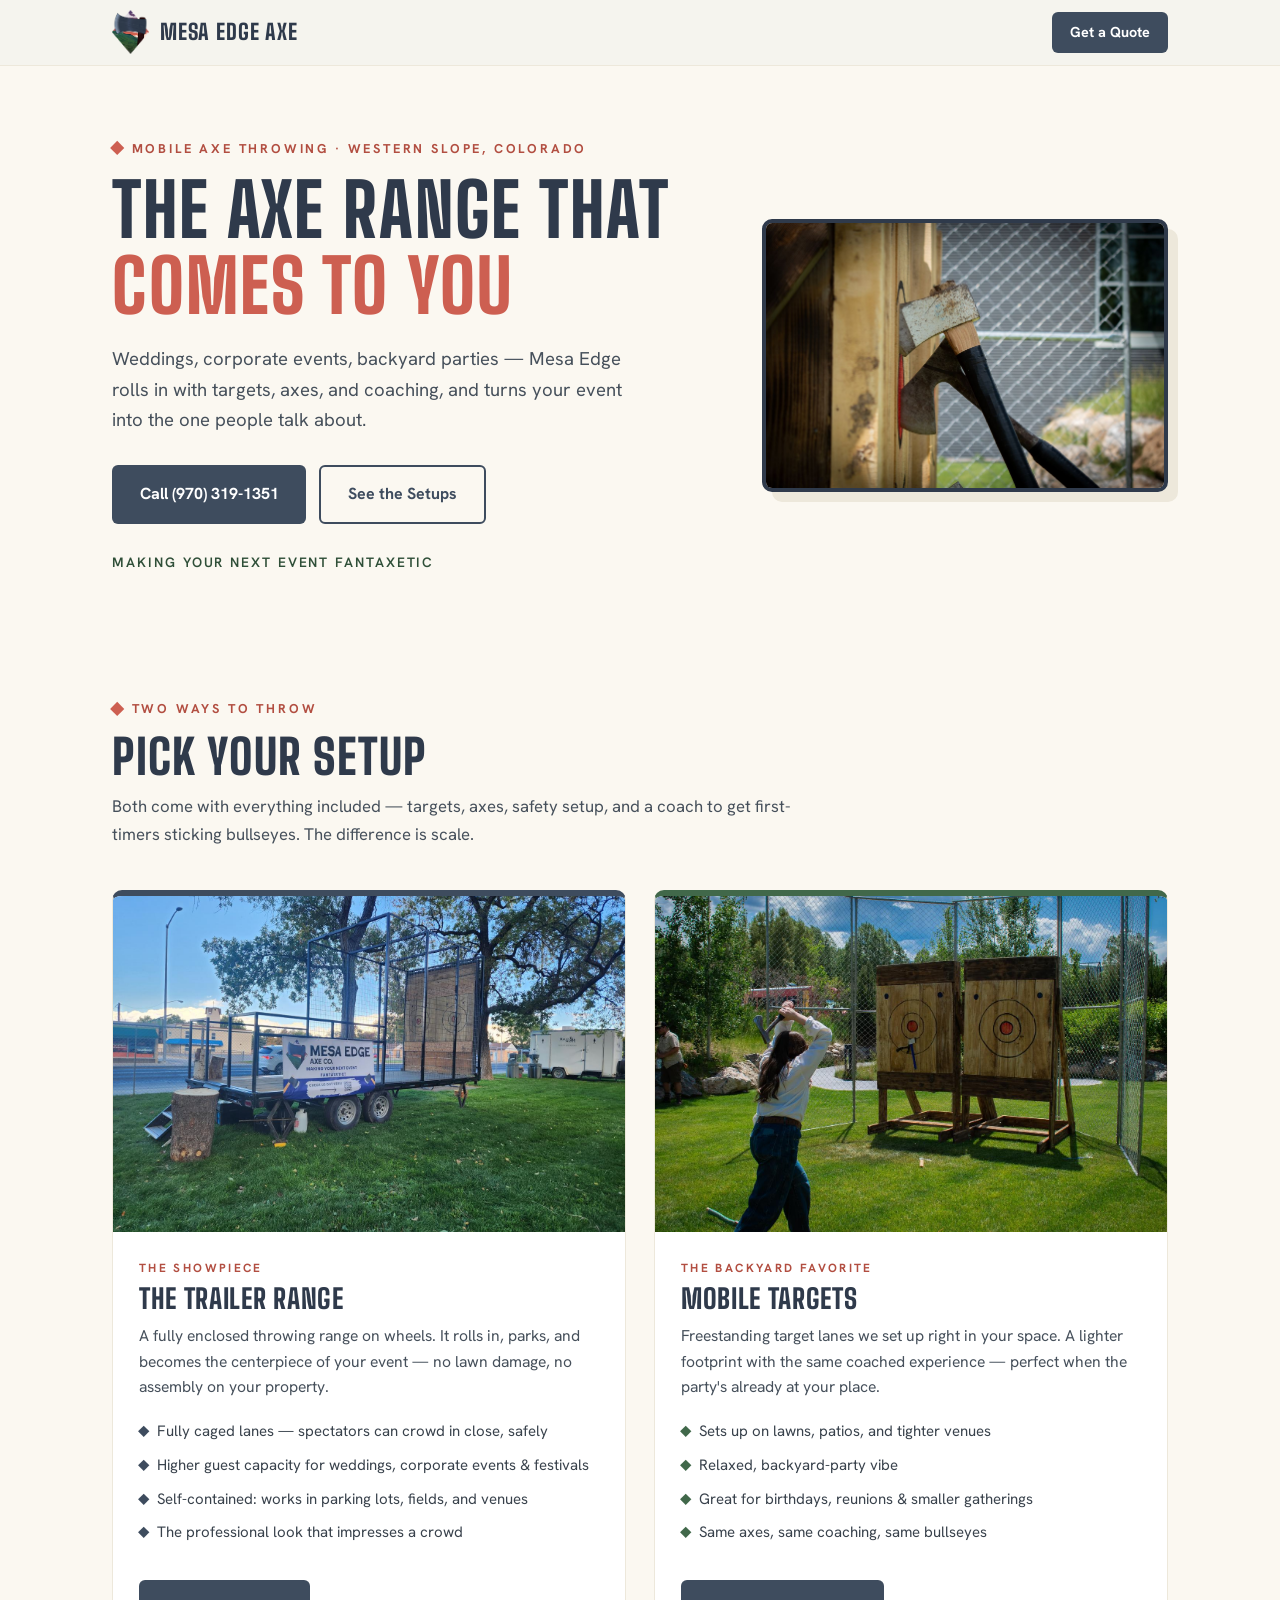
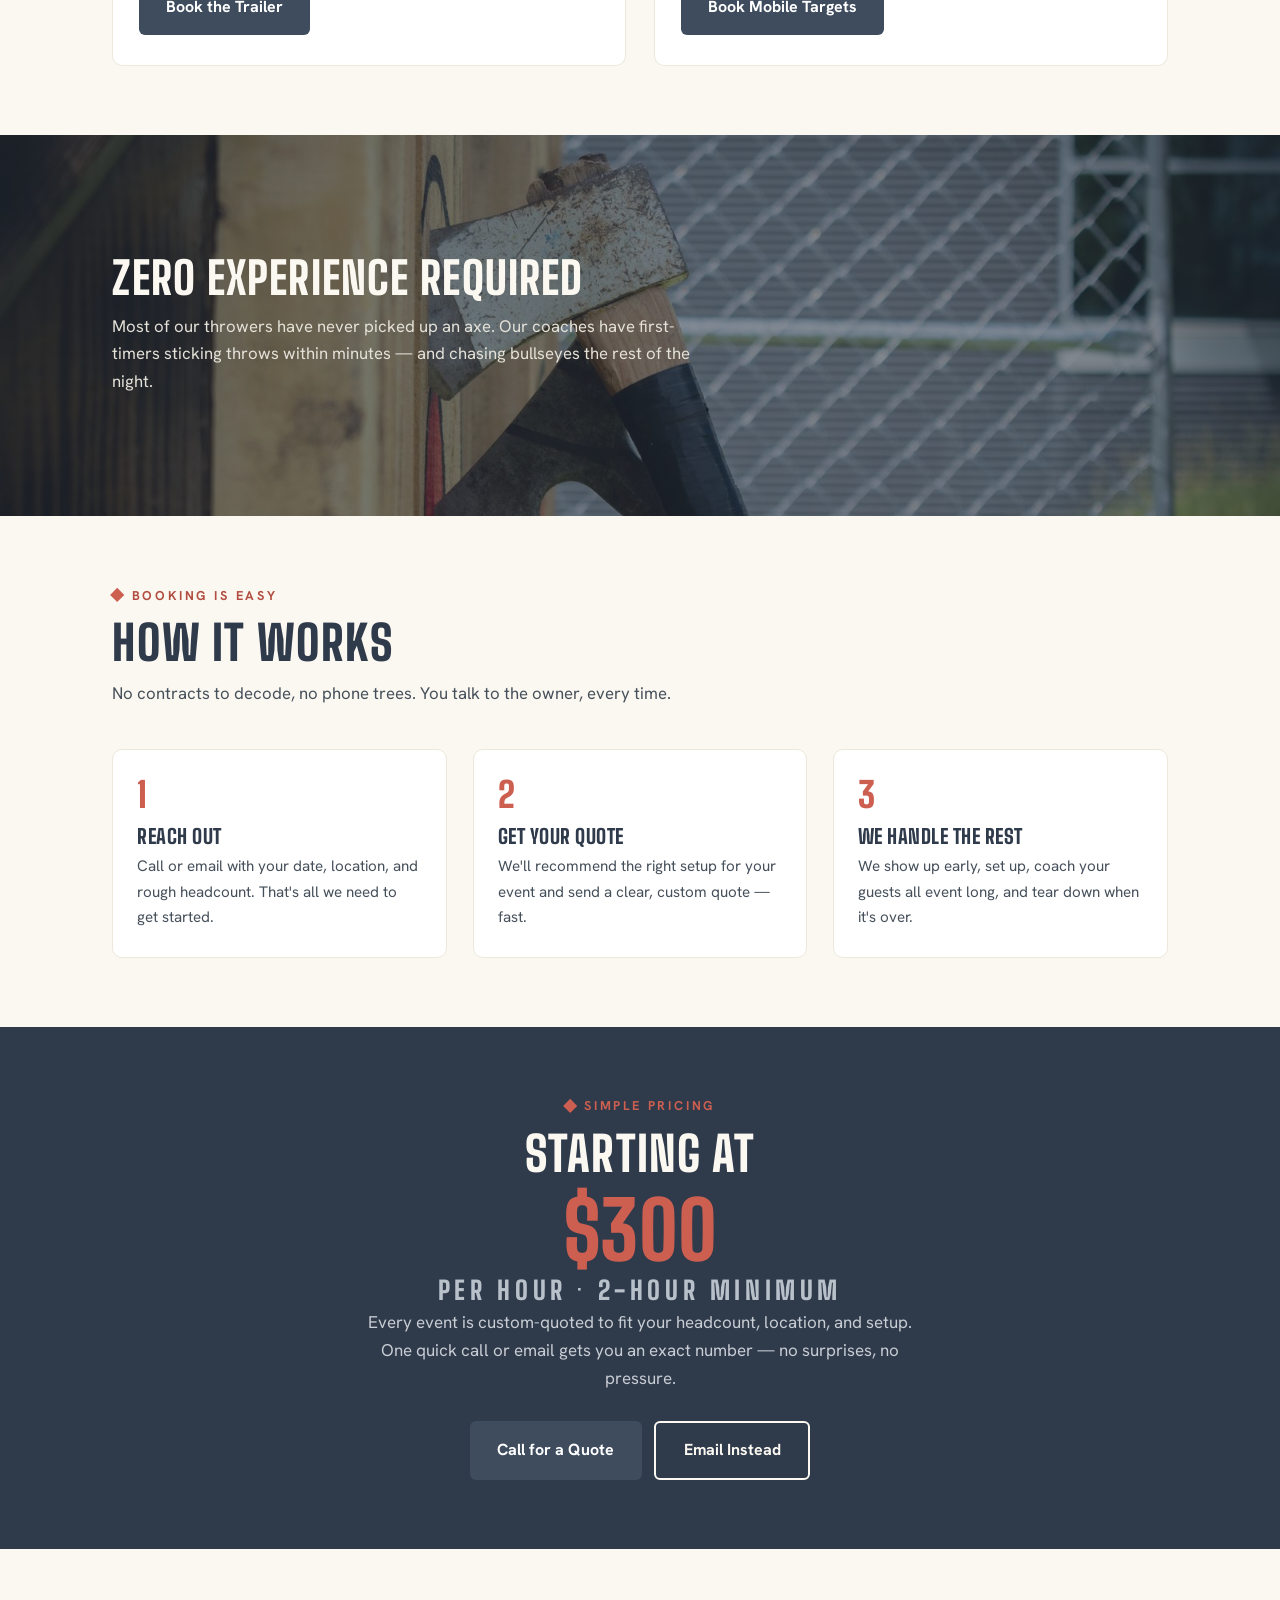
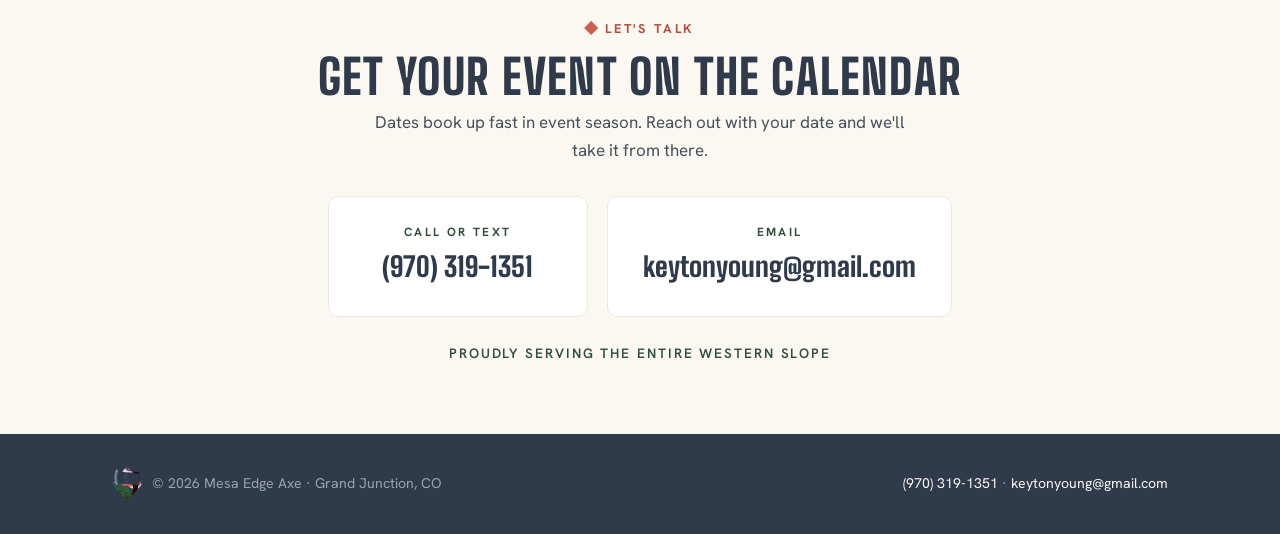
==== index.html @ ee7692f1 "Add files via upload" ====
<!DOCTYPE html>
<html lang="en">
<head>
<meta charset="UTF-8">
<meta name="viewport" content="width=device-width, initial-scale=1.0">
<title>Mesa Edge Axe — Mobile Axe Throwing for Events | Western Slope, Colorado</title>
<meta name="description" content="Mesa Edge Axe brings mobile axe throwing to weddings, corporate events, and parties across Colorado's Western Slope. Trailer range or mobile targets — call (970) 319-1351 for a quote.">
<meta property="og:title" content="Mesa Edge Axe — Making Your Next Event Fantaxetic">
<meta property="og:description" content="Mobile axe throwing for events across the Western Slope. Two setups, trained coaching, easy booking.">
<meta property="og:type" content="website">
<link rel="icon" type="image/png" href="[data-uri]">
<link rel="preconnect" href="https://fonts.googleapis.com">
<link rel="preconnect" href="https://fonts.gstatic.com" crossorigin>
<link href="https://fonts.googleapis.com/css2?family=Big+Shoulders:opsz,wght@10..72,600;10..72,800&family=Hanken+Grotesk:wght@400;500;600;700&display=swap" rel="stylesheet">
<script type="application/ld+json">
{
  "@context": "https://schema.org",
  "@type": "LocalBusiness",
  "name": "Mesa Edge Axe",
  "telephone": "+1-970-319-1351",
  "email": "keytonyoung@gmail.com",
  "description": "Mobile axe throwing entertainment for weddings, corporate events, and private parties across Colorado's Western Slope.",
  "areaServed": "Western Slope, Colorado",
  "address": {"@type": "PostalAddress","addressLocality": "Grand Junction","addressRegion": "CO","addressCountry": "US"}
}
</script>
<style>
  :root{
    --cloud:#FBF8F1;
    --cloud-deep:#EDE8DB;
    --slate:#3E4C5E;
    --slate-deep:#2F3A4B;
    --pine:#41684A;
    --pine-deep:#2F4F38;
    --sunset:#CD5F51;
    --sunset-deep:#B24E41;
    --bark:#4A2F2C;
    --ink:#222A33;
    --maxw:1100px;
  }
  *{margin:0;padding:0;box-sizing:border-box}
  html{scroll-behavior:smooth}
  @media (prefers-reduced-motion: reduce){
    html{scroll-behavior:auto}
    *,*::before,*::after{animation:none!important;transition:none!important}
  }
  body{
    font-family:'Hanken Grotesk',system-ui,sans-serif;
    background:var(--cloud);
    color:var(--ink);
    line-height:1.65;
    font-size:17px;
  }
  h1,h2,h3{
    font-family:'Big Shoulders',sans-serif;
    font-weight:800;
    text-transform:uppercase;
    letter-spacing:.025em;
    line-height:1.04;
    color:var(--slate-deep);
  }
  .wrap{max-width:var(--maxw);margin:0 auto;padding:0 1.4rem}
  img{max-width:100%;display:block}
  .eyebrow{
    font-weight:700;font-size:.8rem;letter-spacing:.22em;text-transform:uppercase;
    color:var(--sunset-deep);display:flex;align-items:center;gap:.55rem;margin-bottom:.8rem;
  }
  .eyebrow::before{
    content:"";width:.65rem;height:.65rem;background:var(--sunset);
    transform:rotate(45deg);flex:none;
  }
  .btn{
    display:inline-flex;align-items:center;gap:.5rem;
    font-weight:700;text-decoration:none;font-size:1rem;
    padding:.9rem 1.7rem;border-radius:6px;
    transition:transform .12s ease, background .12s ease;
  }
  .btn:hover{transform:translateY(-2px)}
  .btn-sunset{background:var(--slate);color:#fff}
  .btn-sunset:hover{background:var(--slate-deep)}
  .btn-slate{background:var(--slate);color:#fff}
  .btn-slate:hover{background:var(--slate-deep)}
  .btn-line{border:2px solid var(--slate);color:var(--slate)}
  .btn-line:hover{background:var(--slate);color:#fff}

  /* ---------- Nav ---------- */
  nav{
    position:sticky;top:0;z-index:50;
    background:rgba(245,243,238,.92);
    backdrop-filter:blur(8px);
    border-bottom:1px solid var(--cloud-deep);
  }
  .nav-inner{
    max-width:var(--maxw);margin:0 auto;padding:.65rem 1.4rem;
    display:flex;align-items:center;justify-content:space-between;gap:1rem;
  }
  .brand{display:flex;align-items:center;gap:.7rem;text-decoration:none}
  .brand img{height:44px;width:auto}
  .brand span{
    font-family:'Big Shoulders',sans-serif;font-weight:800;font-size:1.35rem;
    letter-spacing:.04em;color:var(--slate-deep);
  }
  .nav-right{display:flex;align-items:center;gap:1.2rem}
  .nav-phone{
    font-weight:700;color:var(--slate-deep);text-decoration:none;font-size:.95rem;
  }
  .nav-phone:hover{color:var(--sunset-deep)}
  .nav-right .btn{padding:.55rem 1.1rem;font-size:.9rem}
  @media(max-width:640px){.nav-phone{display:none}.brand span{font-size:1.15rem}}

  /* ---------- Hero ---------- */
  .hero{padding:4.5rem 0 3.5rem;position:relative;overflow:hidden}
  .hero-grid{
    display:grid;grid-template-columns:1.2fr .8fr;gap:2.5rem;align-items:center;
  }
  .hero h1{font-size:clamp(2.8rem,6.5vw,4.6rem)}
  .hero h1 .accent{color:var(--sunset)}
  .hero p.lede{
    font-size:1.16rem;color:#46505B;max-width:32rem;margin:1.2rem 0 1.8rem;
  }
  .hero-ctas{display:flex;gap:.8rem;flex-wrap:wrap}
  .hero-tag{
    margin-top:1.7rem;font-weight:600;font-size:.85rem;letter-spacing:.14em;
    text-transform:uppercase;color:var(--pine-deep);
  }
  .hero-logo{display:flex;justify-content:center}
  .hero-photo{
    width:min(430px,86vw);
    border-radius:10px;
    border:4px solid var(--slate-deep);
    box-shadow:10px 10px 0 var(--cloud-deep);
  }
  @media(max-width:820px){
    .hero{padding-top:3rem}
    .hero-grid{grid-template-columns:1fr;text-align:center}
    .hero p.lede{margin-left:auto;margin-right:auto}
    .hero-ctas{justify-content:center}
    .hero-logo{order:-1}
    .hero-photo{width:min(340px,80vw)}
    .eyebrow{justify-content:center}
  }

  section{padding:4.3rem 0}
  section h2{font-size:clamp(2rem,4.2vw,3rem);margin-bottom:.7rem}
  .section-intro{max-width:44rem;color:#46505B;margin-bottom:2.6rem;font-size:1.05rem}

  /* ---------- Setups comparison ---------- */
  .setup-grid{display:grid;grid-template-columns:1fr 1fr;gap:1.8rem}
  .setup{
    background:#fff;
    border:1px solid var(--cloud-deep);
    border-radius:10px;overflow:hidden;
    display:flex;flex-direction:column;
  }
  .setup .photo{aspect-ratio:16/10.5;overflow:hidden}
  .setup .photo img{width:100%;height:100%;object-fit:cover}
  .setup .body{padding:1.7rem 1.6rem 1.9rem;display:flex;flex-direction:column;flex:1}
  .setup .kicker{
    font-weight:700;font-size:.74rem;letter-spacing:.2em;text-transform:uppercase;
    color:var(--sunset-deep);margin-bottom:.4rem;
  }
  .setup h3{font-size:1.7rem;margin-bottom:.6rem}
  .setup p.desc{color:#46505B;font-size:.98rem;margin-bottom:1.2rem}
  .specs{list-style:none;margin-bottom:1.6rem;flex:1}
  .specs li{
    display:flex;gap:.65rem;align-items:baseline;
    font-size:.94rem;margin-bottom:.55rem;color:#39424C;
  }
  .specs li::before{
    content:"";width:.5rem;height:.5rem;flex:none;
    transform:rotate(45deg) translateY(-1px);
  }
  .setup.trailer .specs li::before{background:var(--slate)}
  .setup.mobile .specs li::before{background:var(--pine)}
  .setup.trailer{border-top:6px solid var(--slate)}
  .setup.mobile{border-top:6px solid var(--pine)}
  .setup .btn{align-self:flex-start}
  @media(max-width:780px){.setup-grid{grid-template-columns:1fr}}

  /* ---------- Photo band ---------- */
  .band{
    position:relative;
    background-image:url('[data-uri]');
    background-size:cover;background-position:center 35%;
    padding:7.5rem 0;
  }
  .band::after{
    content:"";position:absolute;inset:0;
    background:linear-gradient(rgba(43,54,69,.55),rgba(43,54,69,.55));
  }
  .band .wrap{position:relative;z-index:2}
  .band h2{color:var(--cloud);font-size:clamp(1.9rem,4vw,2.8rem);max-width:24ch}
  .band p{color:#E4E1D8;max-width:38rem;margin-top:.7rem;font-size:1.05rem}

  /* ---------- How it works ---------- */
  .steps{display:grid;grid-template-columns:repeat(3,1fr);gap:1.6rem}
  .step{
    background:#fff;border:1px solid var(--cloud-deep);border-radius:10px;
    padding:1.7rem 1.5rem;
  }
  .step .n{
    font-family:'Big Shoulders',sans-serif;font-weight:800;font-size:2.2rem;
    color:var(--sunset);line-height:1;
  }
  .step h3{font-size:1.25rem;margin:.6rem 0 .5rem}
  .step p{font-size:.95rem;color:#46505B}
  @media(max-width:760px){.steps{grid-template-columns:1fr}}

  /* ---------- Pricing / CTA ---------- */
  .pricing{background:var(--slate-deep);color:var(--cloud);text-align:center}
  .pricing h2{color:var(--cloud)}
  .pricing .rate{
    font-family:'Big Shoulders',sans-serif;font-weight:800;
    font-size:clamp(3rem,8vw,5rem);color:var(--sunset);line-height:1;
    margin:.6rem auto .3rem;
  }
  .pricing .rate small{display:block;font-size:.32em;color:#B8C0CA;letter-spacing:.18em;margin-top:.45rem}
  .pricing p{max-width:36rem;margin:0 auto 1.8rem;color:#C8CDD4}
  .pricing .hero-ctas{justify-content:center}

  /* ---------- Contact ---------- */
  .contact{text-align:center}
  .contact h2{margin-bottom:.4rem}
  .contact .sub{color:#46505B;max-width:34rem;margin:0 auto 2rem}
  .contact-cards{
    display:flex;gap:1.2rem;justify-content:center;flex-wrap:wrap;margin-bottom:1.6rem;
  }
  .ccard{
    background:#fff;border:1px solid var(--cloud-deep);border-radius:10px;
    padding:1.6rem 2.2rem;text-decoration:none;min-width:260px;
    transition:transform .12s ease, box-shadow .12s ease;
  }
  .ccard:hover{transform:translateY(-3px);box-shadow:0 10px 26px rgba(43,54,69,.12)}
  .ccard .label{
    font-weight:700;font-size:.74rem;letter-spacing:.2em;text-transform:uppercase;
    color:var(--pine-deep);
  }
  .ccard .value{
    font-family:'Big Shoulders',sans-serif;font-weight:800;font-size:1.7rem;
    color:var(--slate-deep);margin-top:.2rem;word-break:break-all;
  }
  .ccard:hover .value{color:var(--sunset-deep)}
  .contact .area{
    font-weight:600;font-size:.85rem;letter-spacing:.14em;text-transform:uppercase;
    color:var(--pine-deep);
  }

  footer{
    background:var(--slate-deep);color:#9AA4B0;
    padding:2rem 0;font-size:.88rem;
  }
  .foot-inner{
    max-width:var(--maxw);margin:0 auto;padding:0 1.4rem;
    display:flex;justify-content:space-between;align-items:center;gap:1rem;flex-wrap:wrap;
  }
  .foot-brand{display:flex;align-items:center;gap:.6rem}
  .foot-brand img{height:36px}
  footer a{color:var(--cloud);text-decoration:none}
  footer a:hover{color:var(--sunset)}
  :focus-visible{outline:3px solid var(--sunset);outline-offset:2px}
</style>
</head>
<body>

<nav>
  <div class="nav-inner">
    <a class="brand" href="#top" aria-label="Mesa Edge Axe home">
      <img src="[data-uri]" alt="Mesa Edge Axe logo">
      <span>MESA EDGE AXE</span>
    </a>
    <div class="nav-right">
      <a class="btn btn-sunset" href="#contact">Get a Quote</a>
    </div>
  </div>
</nav>

<header class="hero" id="top">
  <div class="wrap hero-grid">
    <div>
      <span class="eyebrow">Mobile Axe Throwing · Western Slope, Colorado</span>
      <h1>The axe range that <span class="accent">comes to you</span></h1>
      <p class="lede">Weddings, corporate events, backyard parties — Mesa Edge rolls in with targets, axes, and coaching, and turns your event into the one people talk about.</p>
      <div class="hero-ctas">
        <a class="btn btn-sunset" href="tel:+19703191351">Call (970) 319-1351</a>
        <a class="btn btn-line" href="#setups">See the Setups</a>
      </div>
      <p class="hero-tag">Making your next event fantaxetic</p>
    </div>
    <div class="hero-logo">
      <img class="hero-photo" src="[data-uri]" alt="Two throwing axes buried in a Mesa Edge target">
    </div>
  </div>
</header>

<section id="setups">
  <div class="wrap">
    <span class="eyebrow">Two Ways to Throw</span>
    <h2>Pick Your Setup</h2>
    <p class="section-intro">Both come with everything included — targets, axes, safety setup, and a coach to get first-timers sticking bullseyes. The difference is scale.</p>
    <div class="setup-grid">
      <div class="setup trailer">
        <div class="photo"><img src="[data-uri]" alt="The Mesa Edge trailer range — a fully enclosed axe throwing cage on a trailer"></div>
        <div class="body">
          <span class="kicker">The Showpiece</span>
          <h3>The Trailer Range</h3>
          <p class="desc">A fully enclosed throwing range on wheels. It rolls in, parks, and becomes the centerpiece of your event — no lawn damage, no assembly on your property.</p>
          <ul class="specs">
            <li>Fully caged lanes — spectators can crowd in close, safely</li>
            <li>Higher guest capacity for weddings, corporate events &amp; festivals</li>
            <li>Self-contained: works in parking lots, fields, and venues</li>
            <li>The professional look that impresses a crowd</li>
          </ul>
          <a class="btn btn-slate" href="#contact">Book the Trailer</a>
        </div>
      </div>
      <div class="setup mobile">
        <div class="photo"><img src="[data-uri]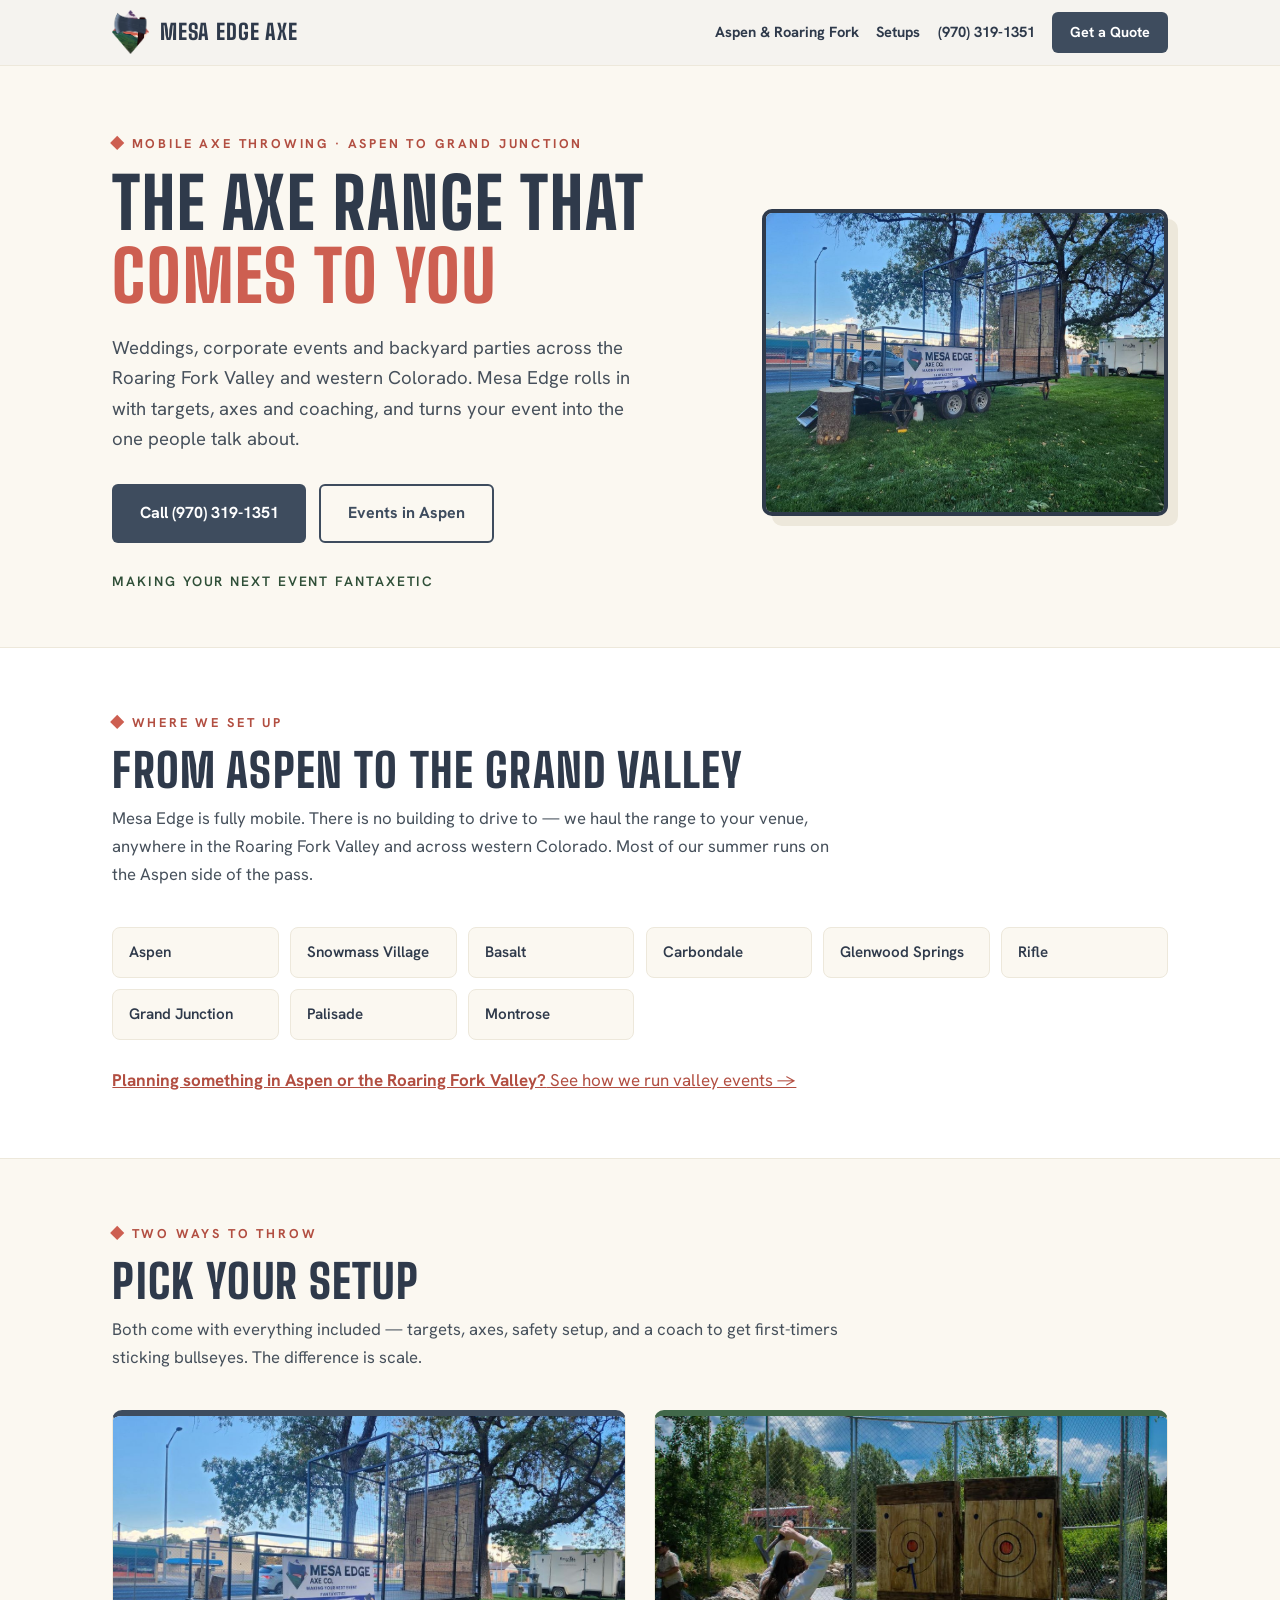
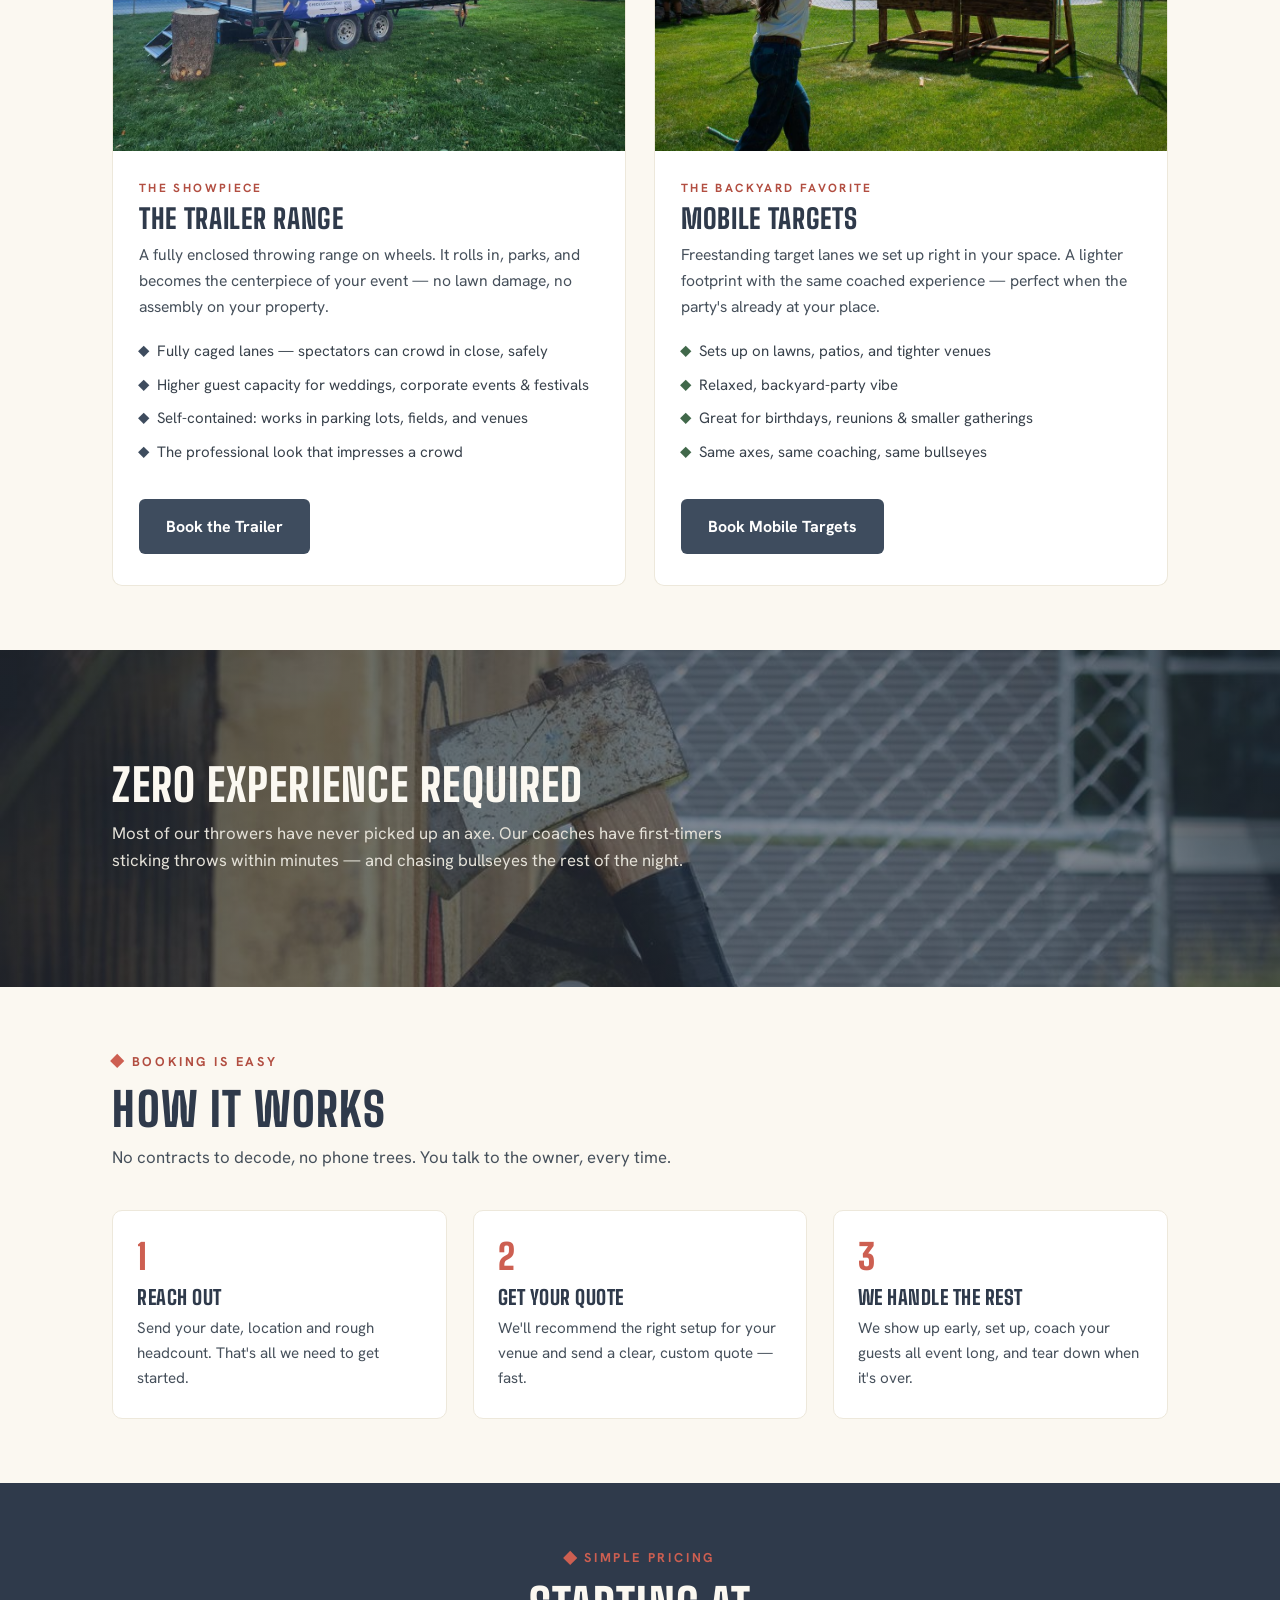
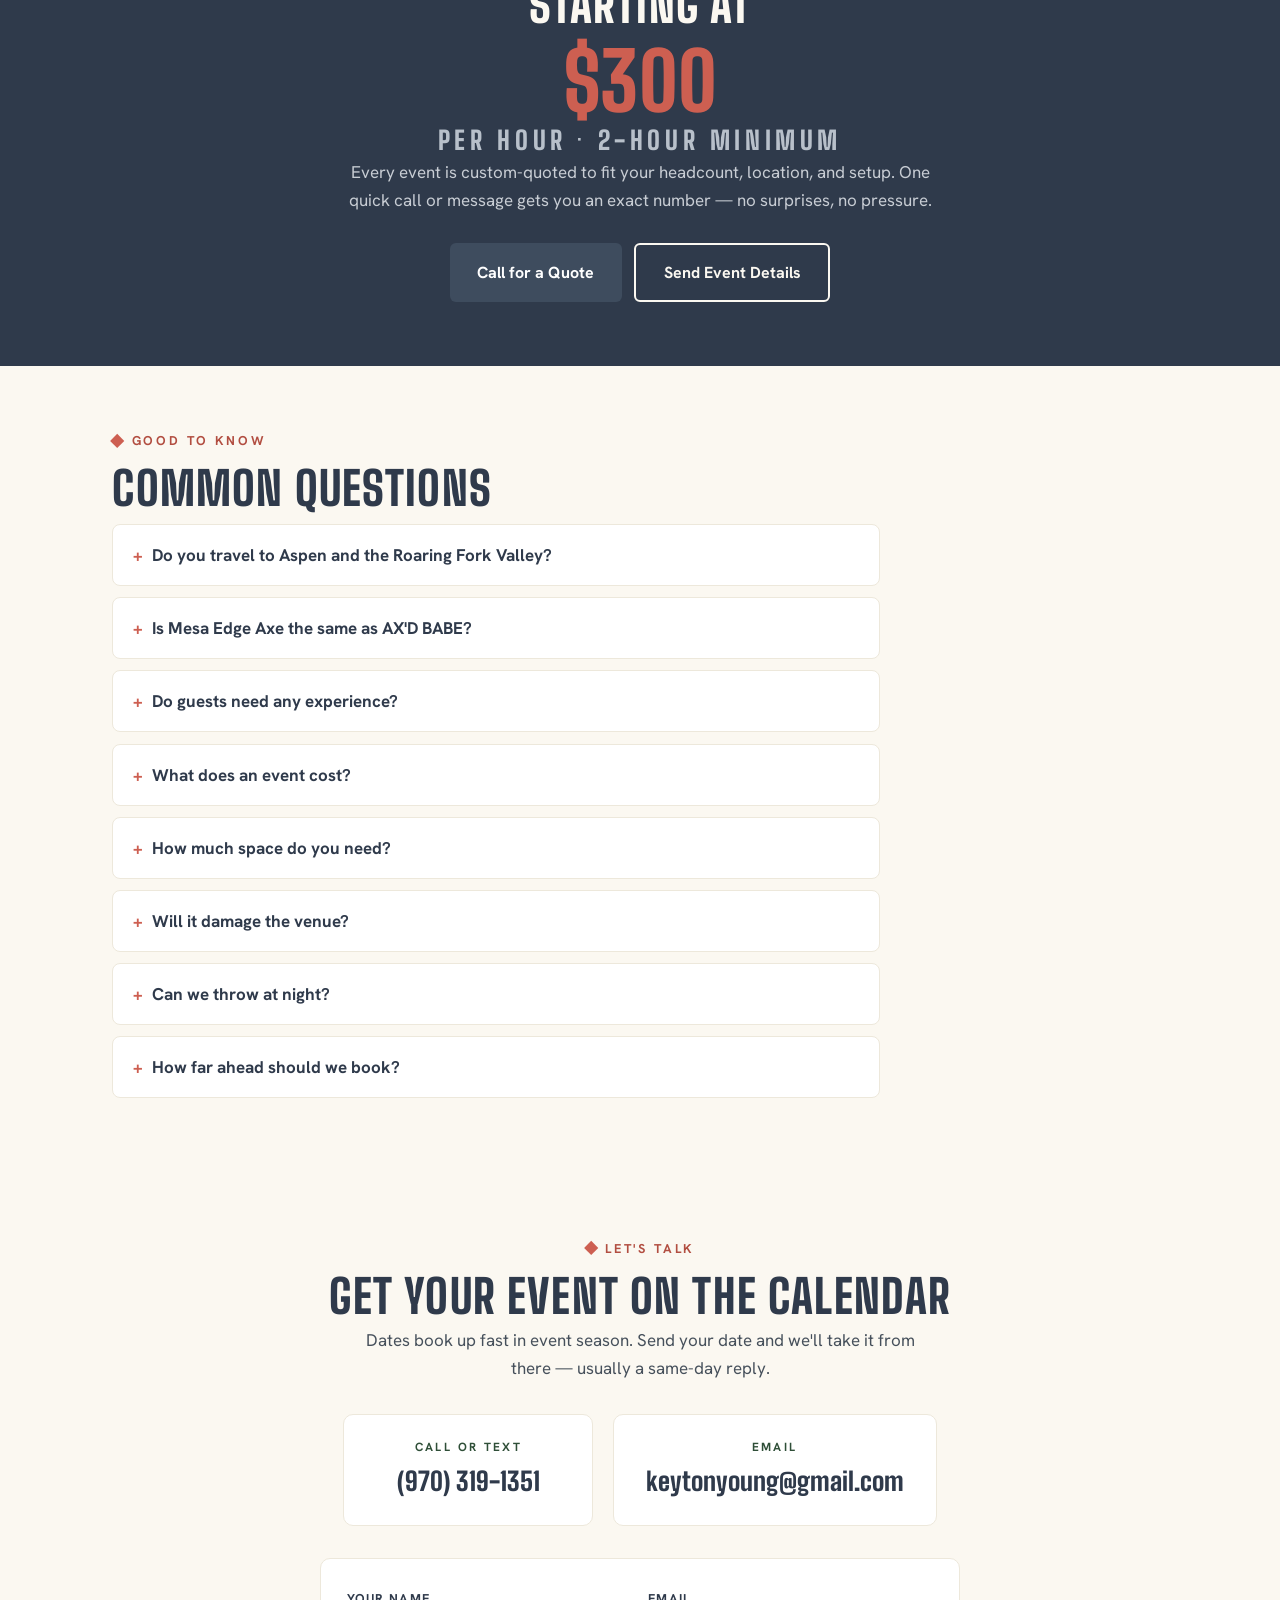
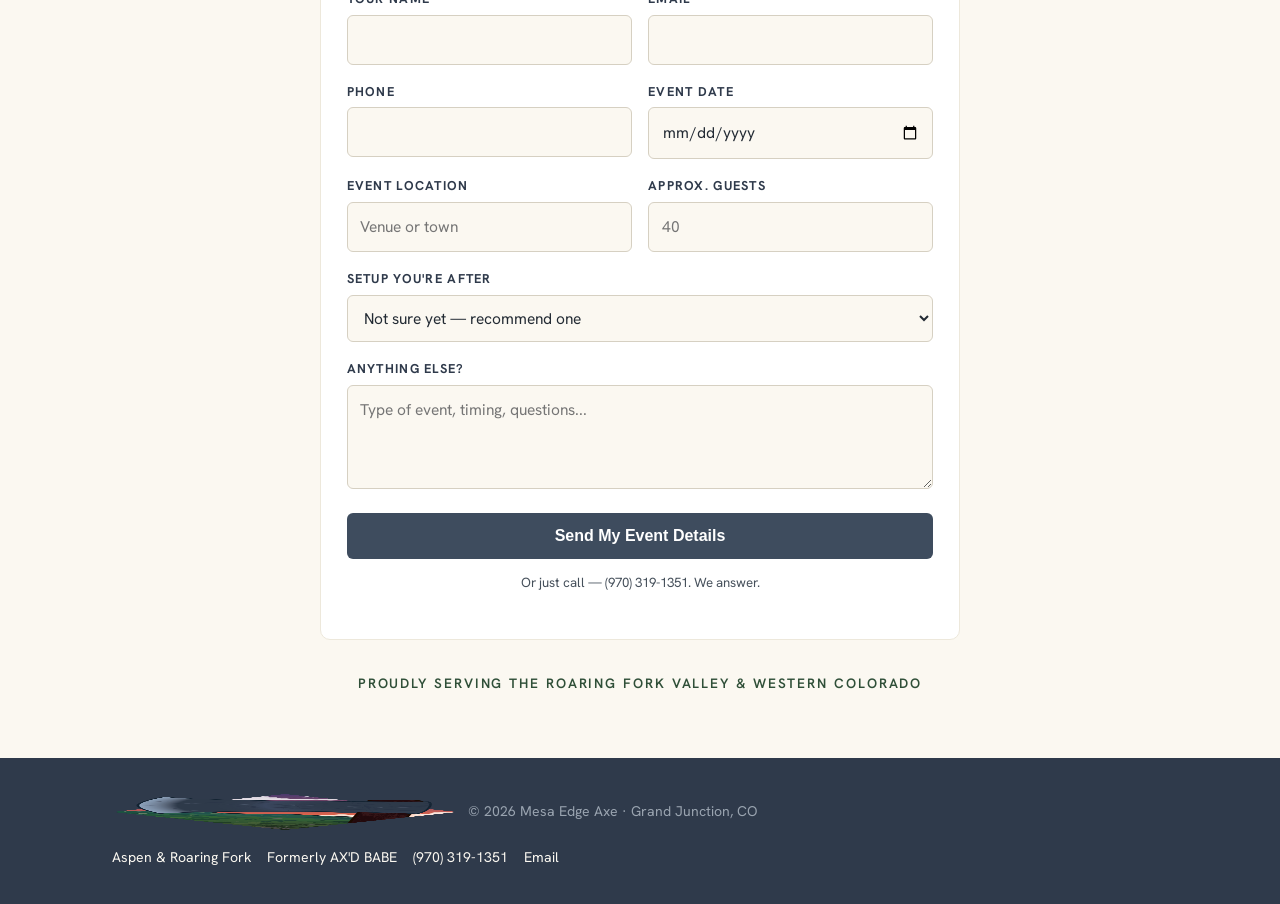
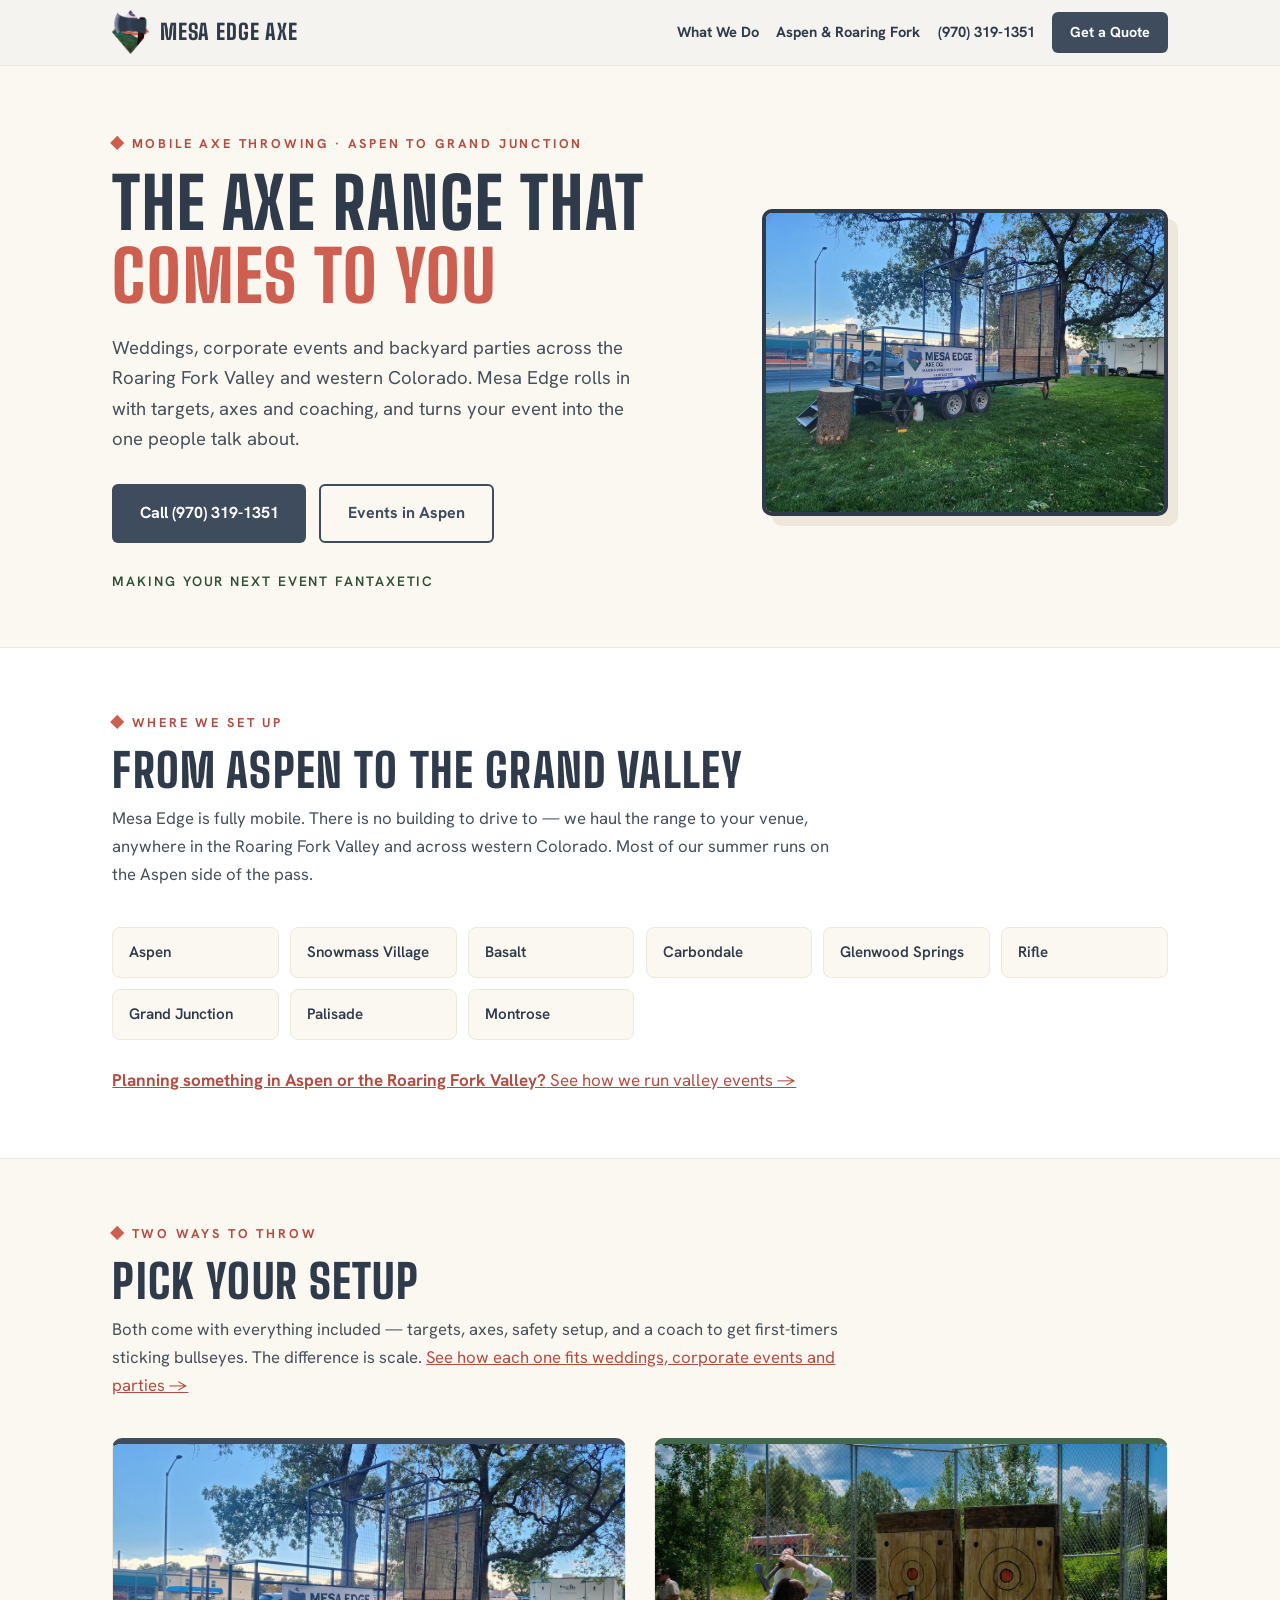
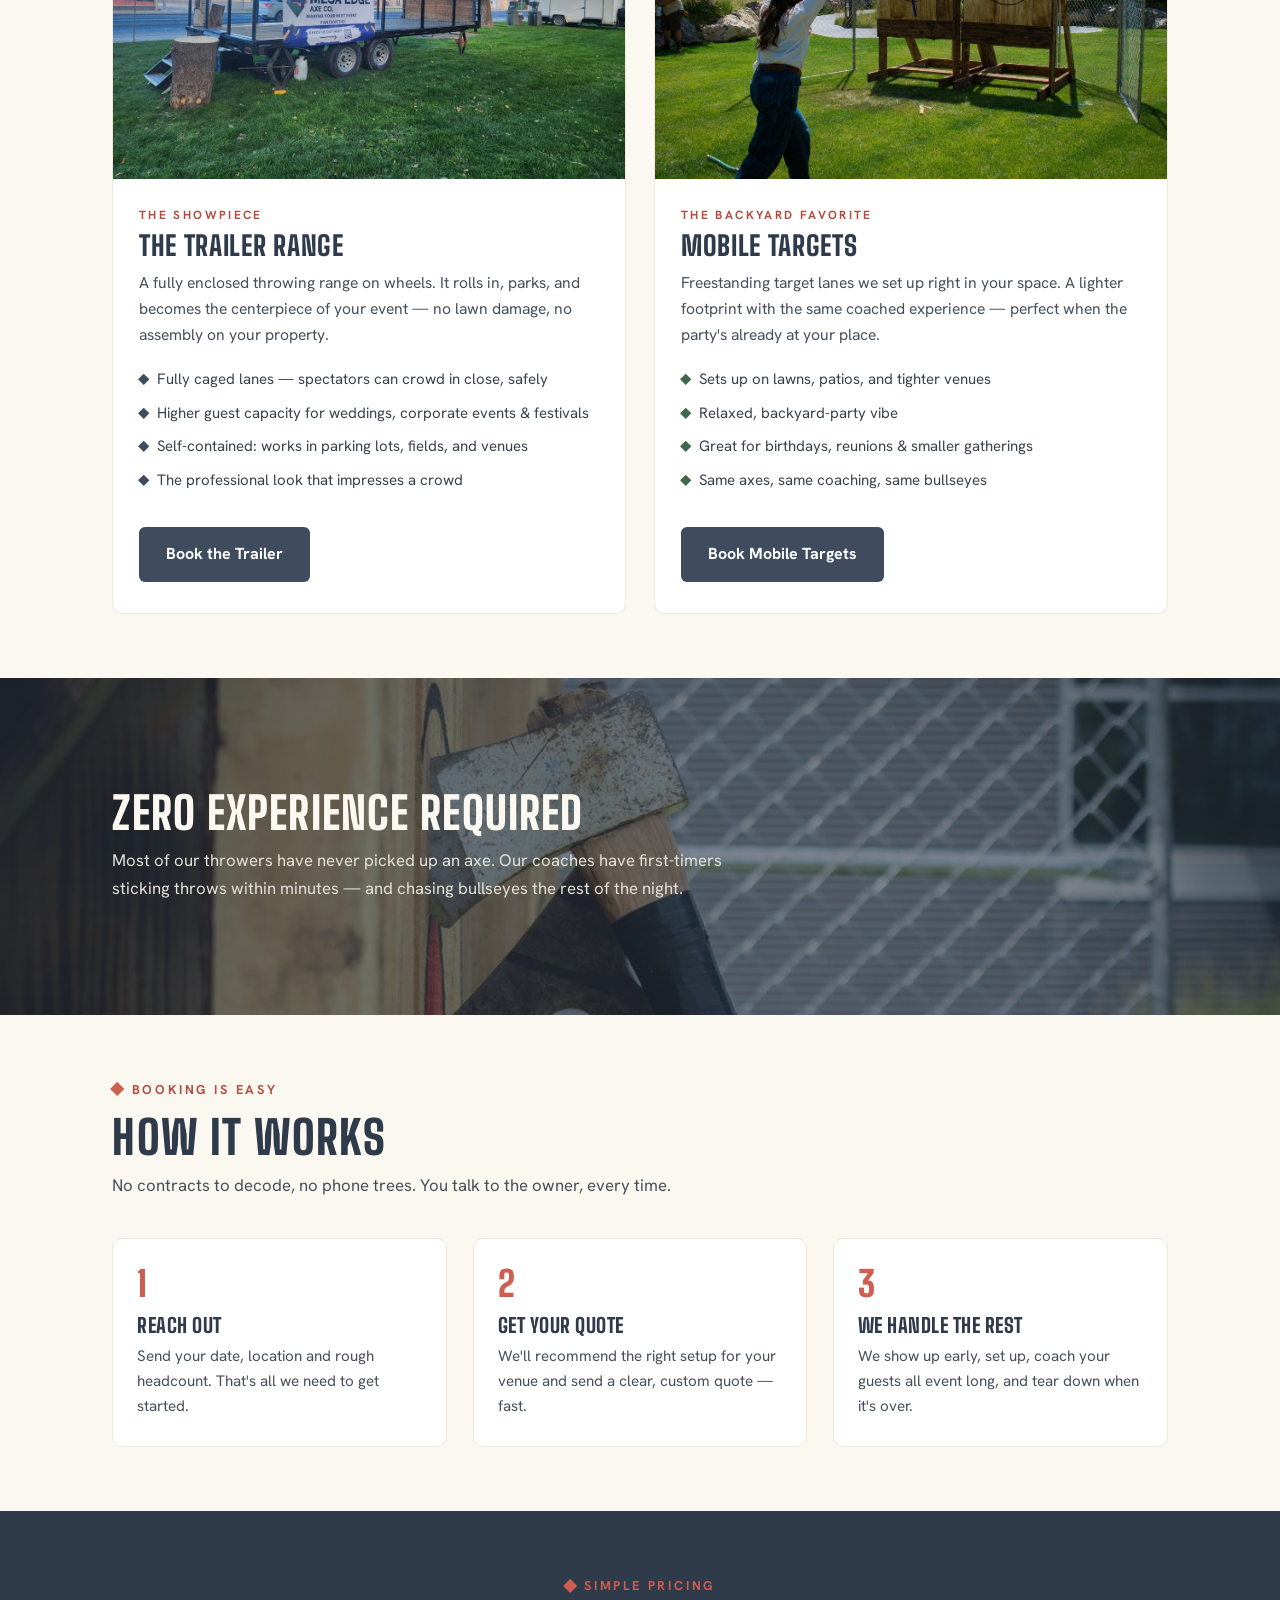
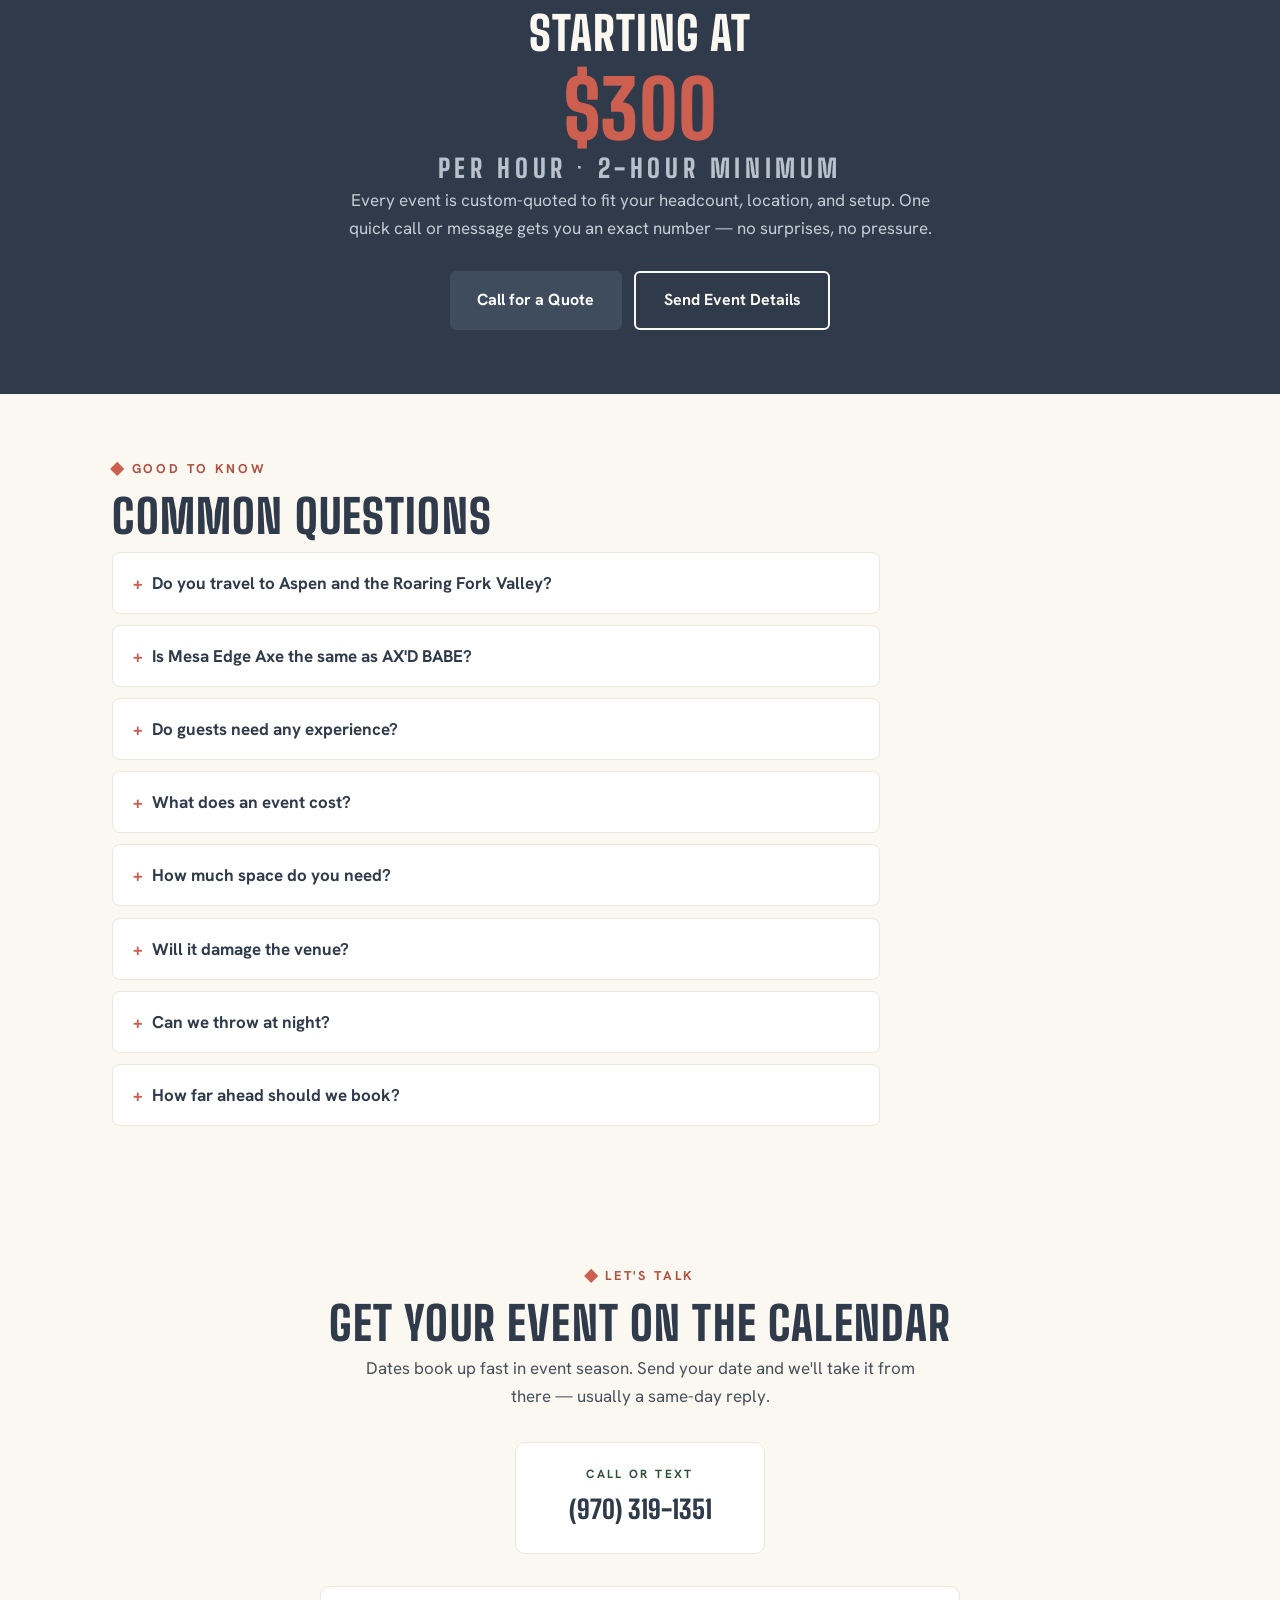
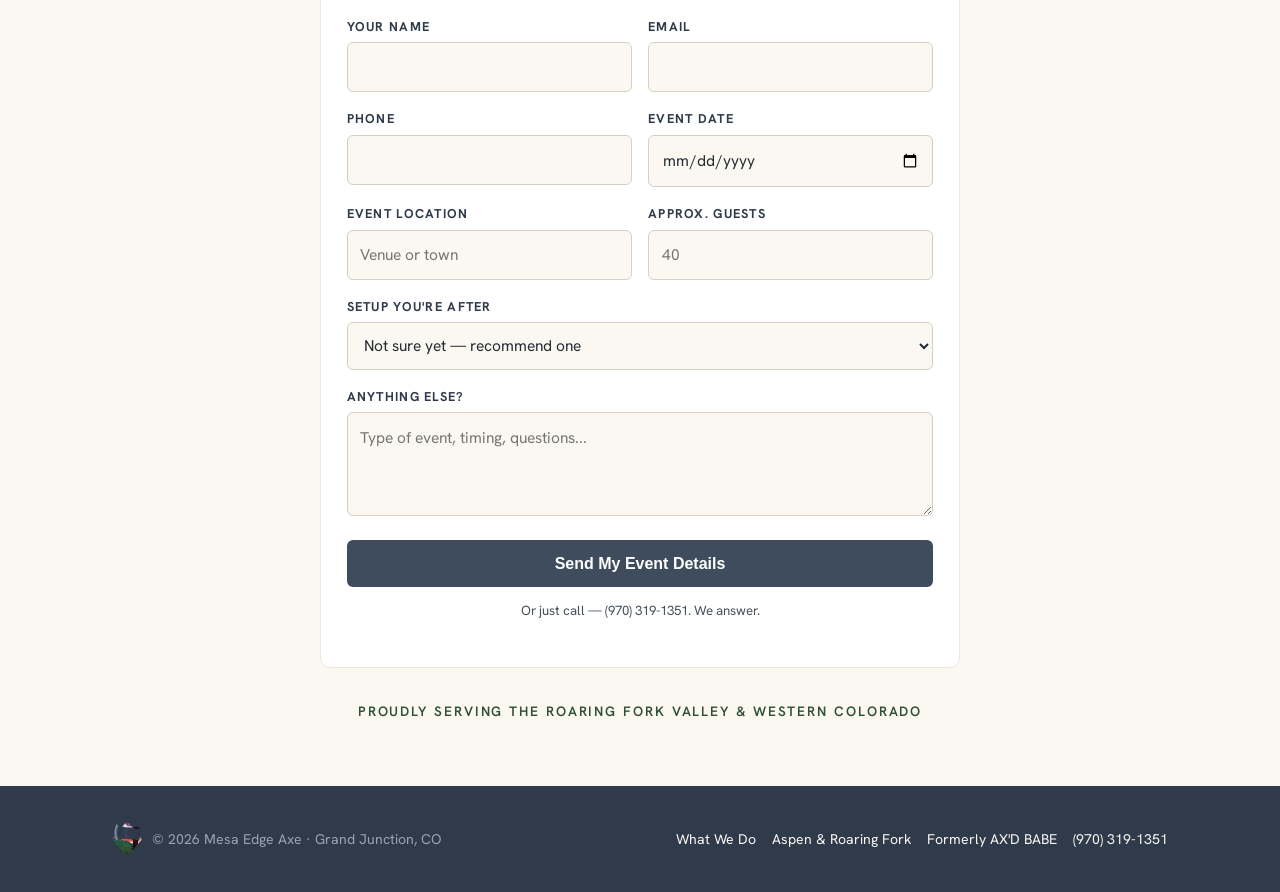
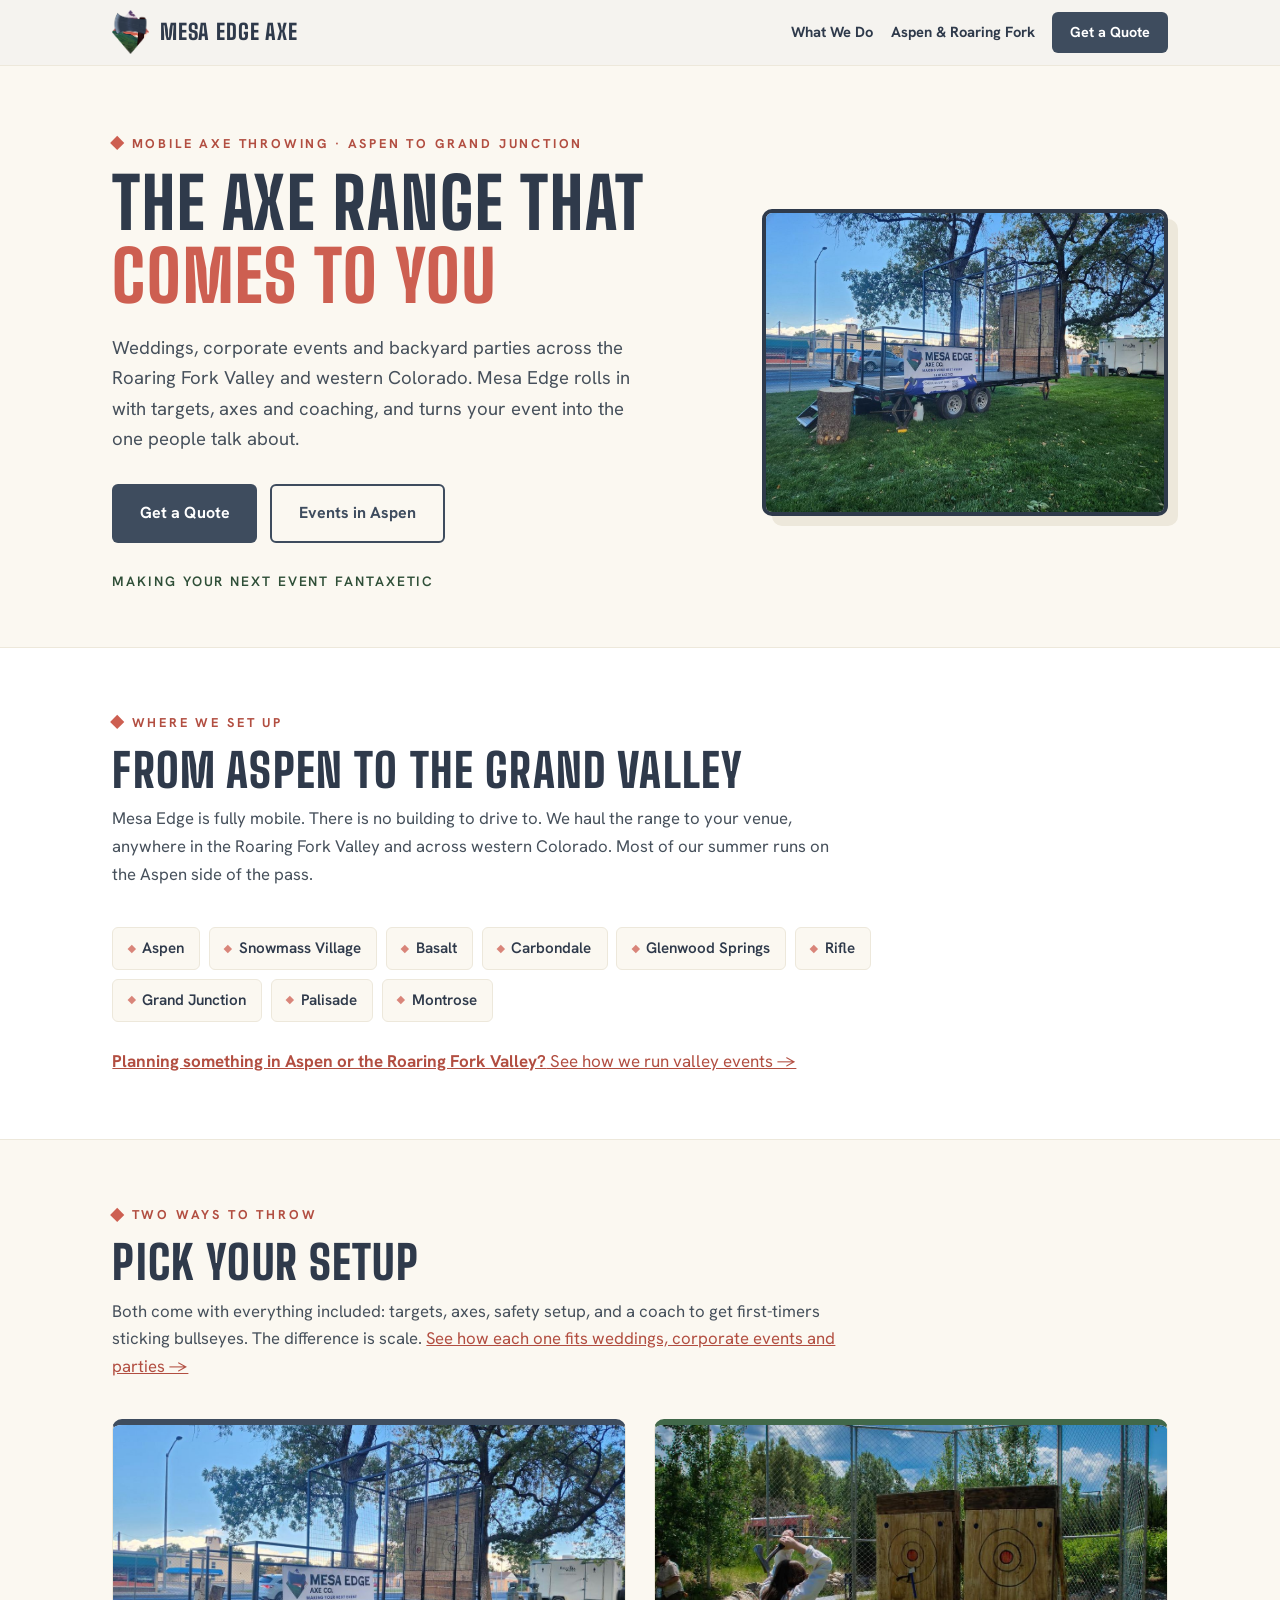
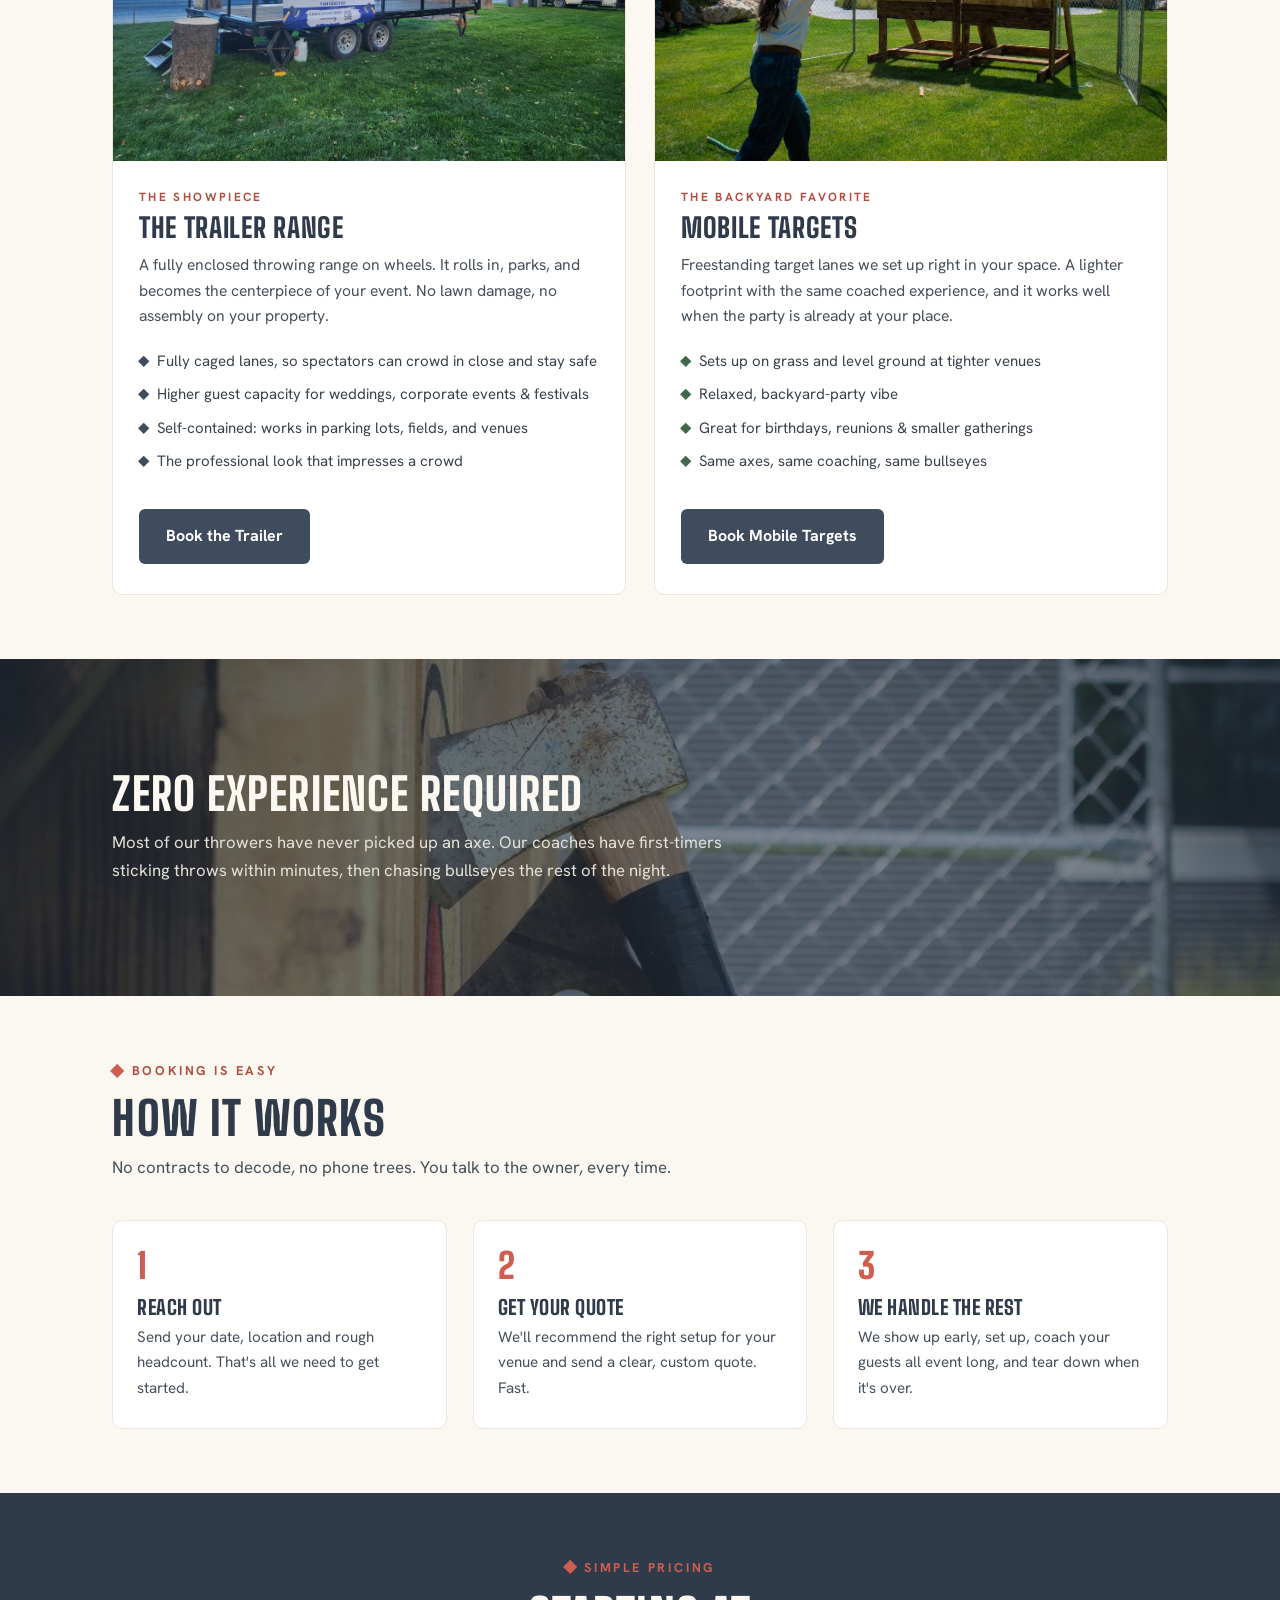
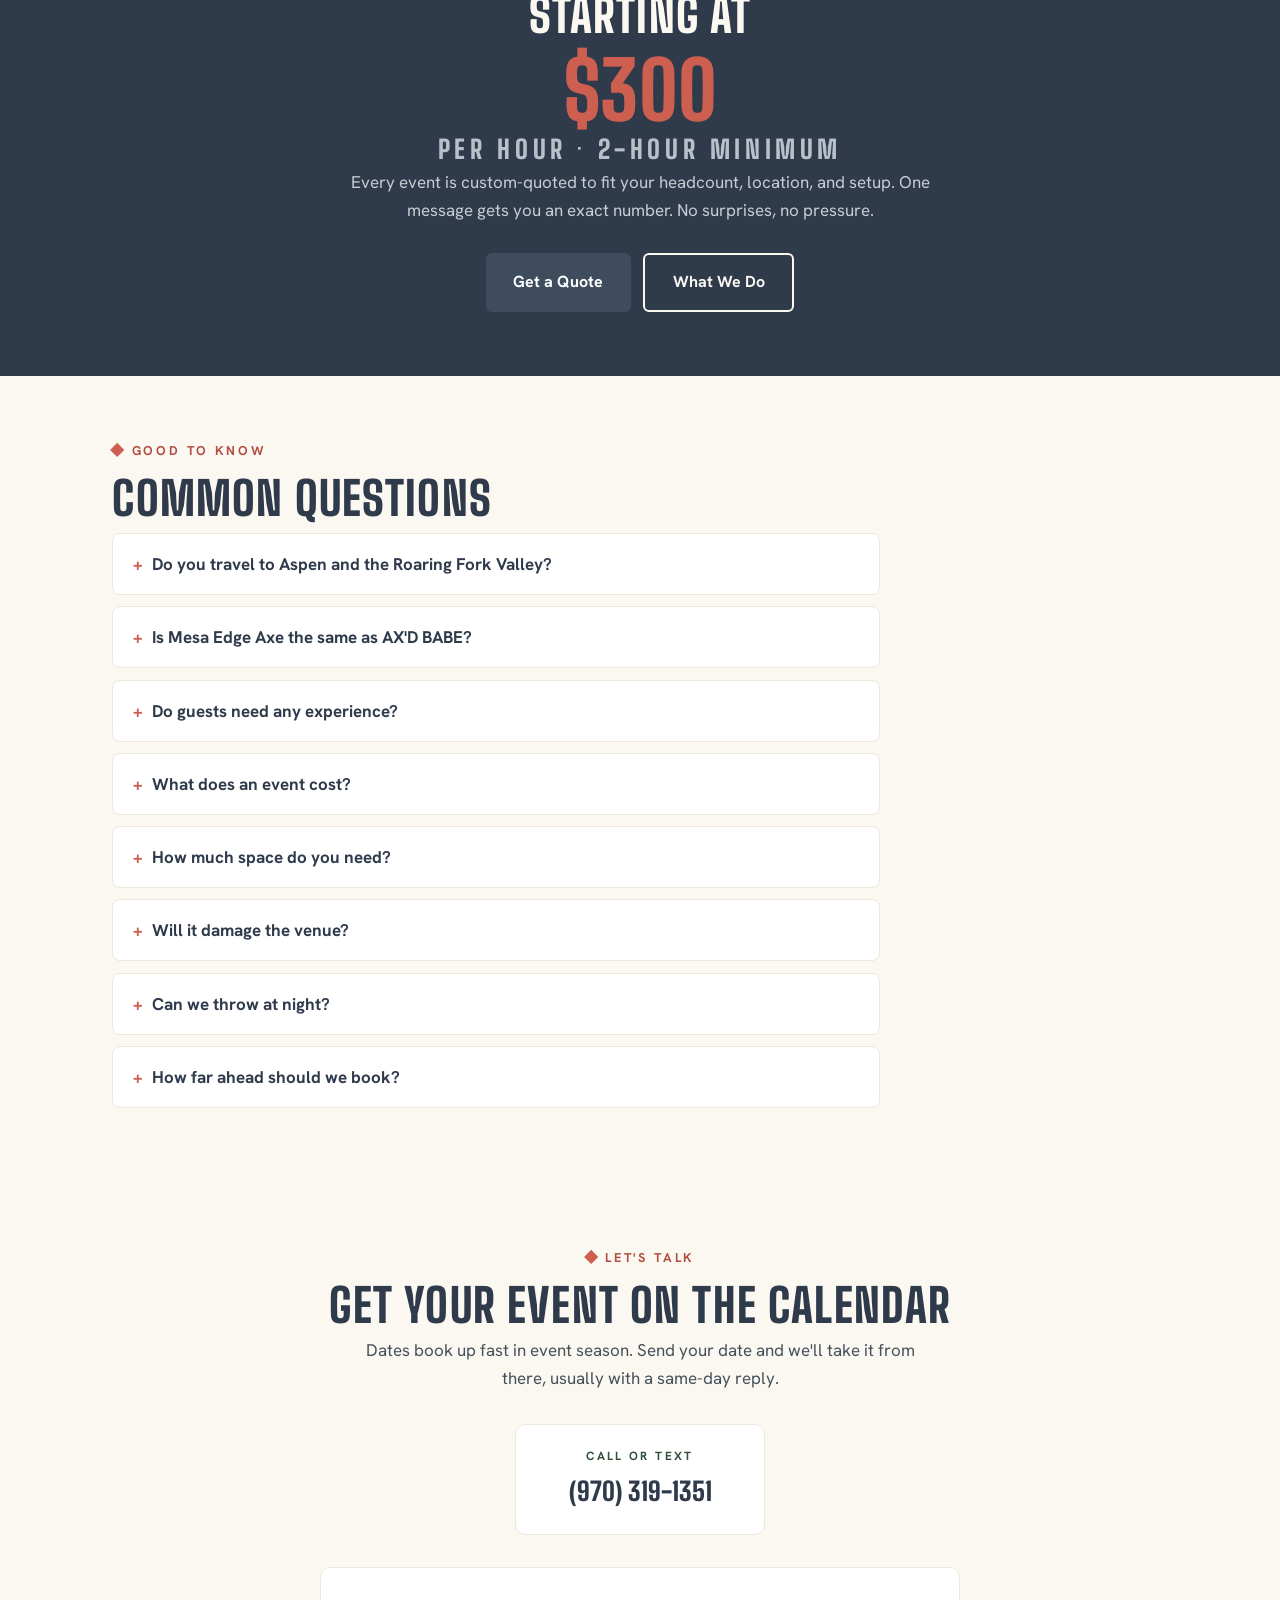
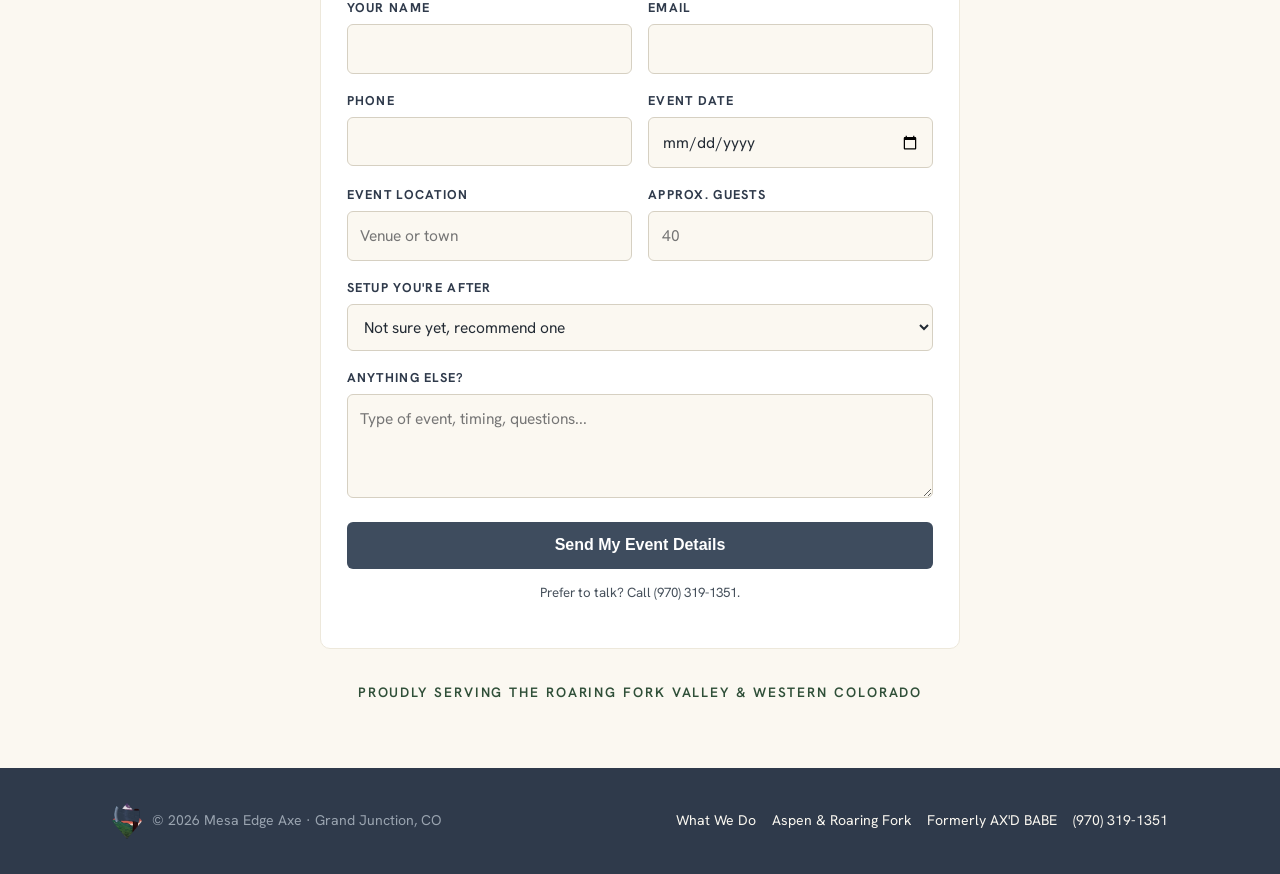
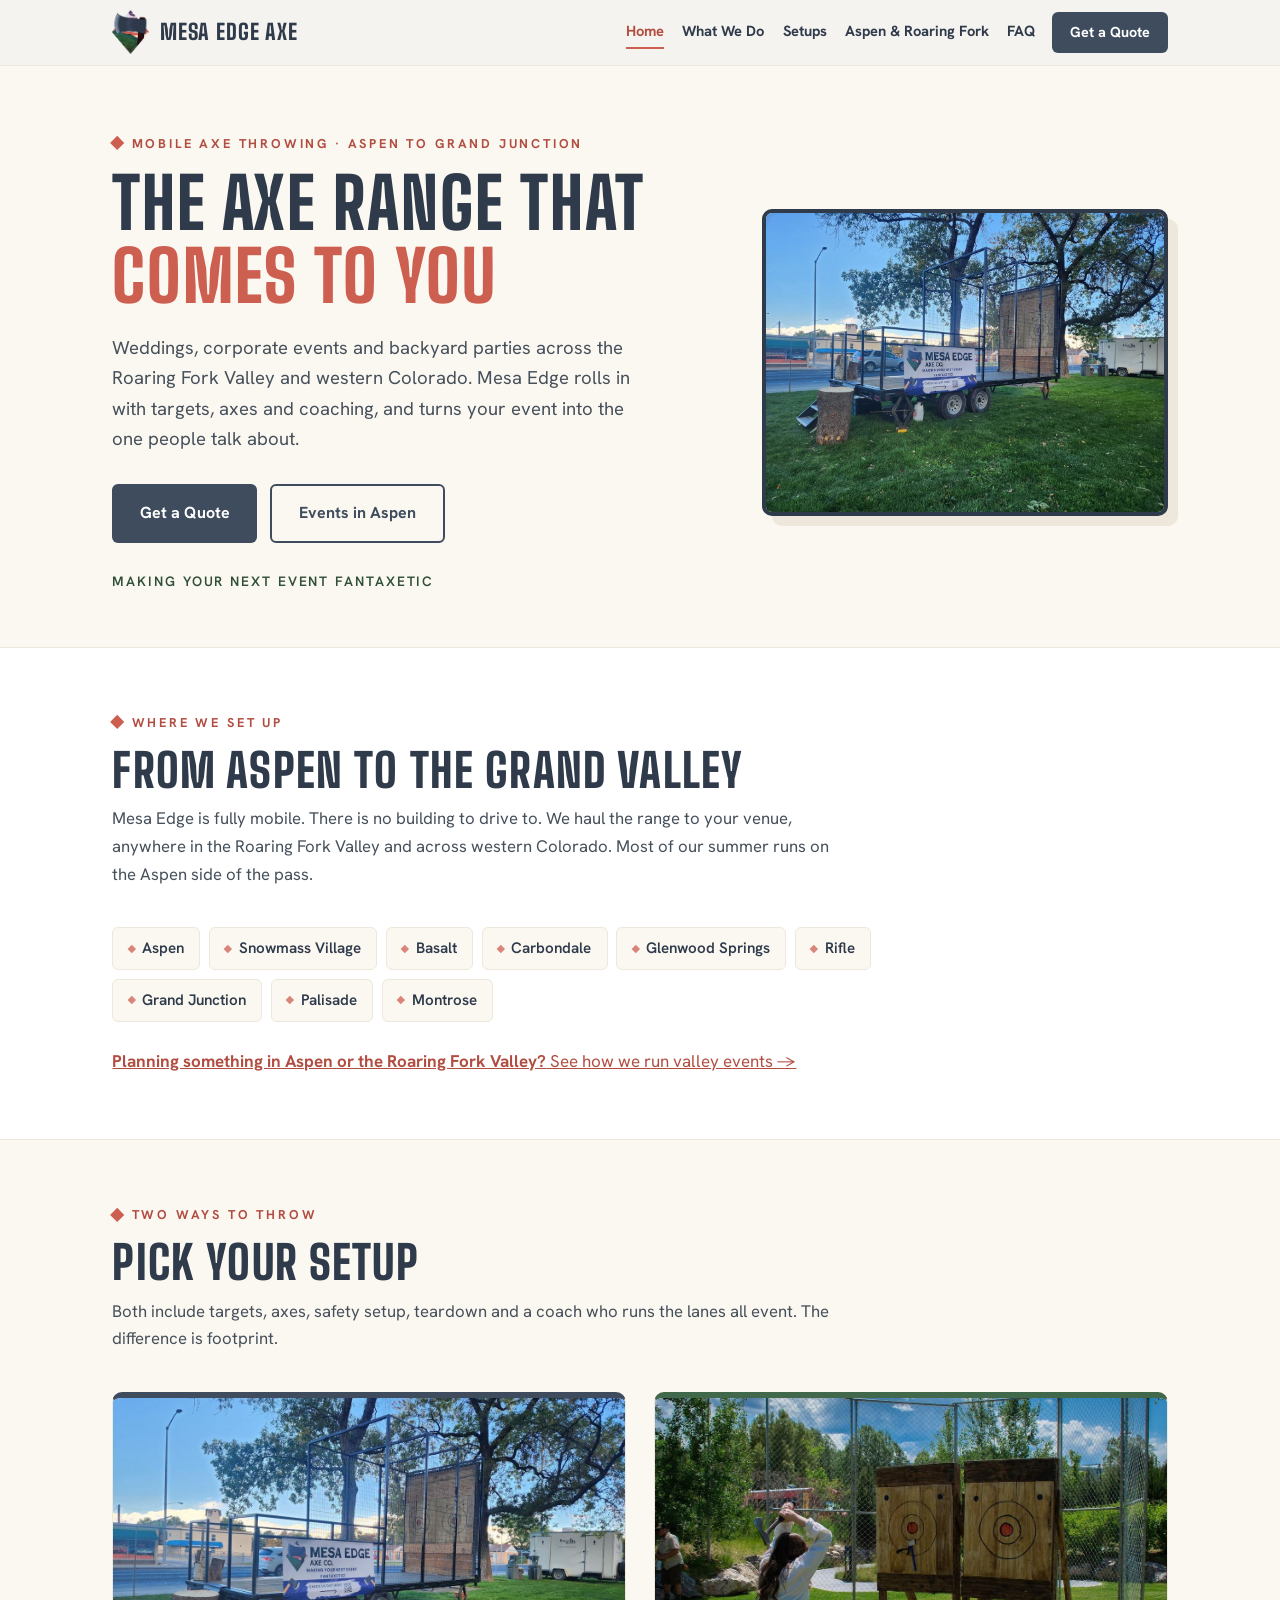
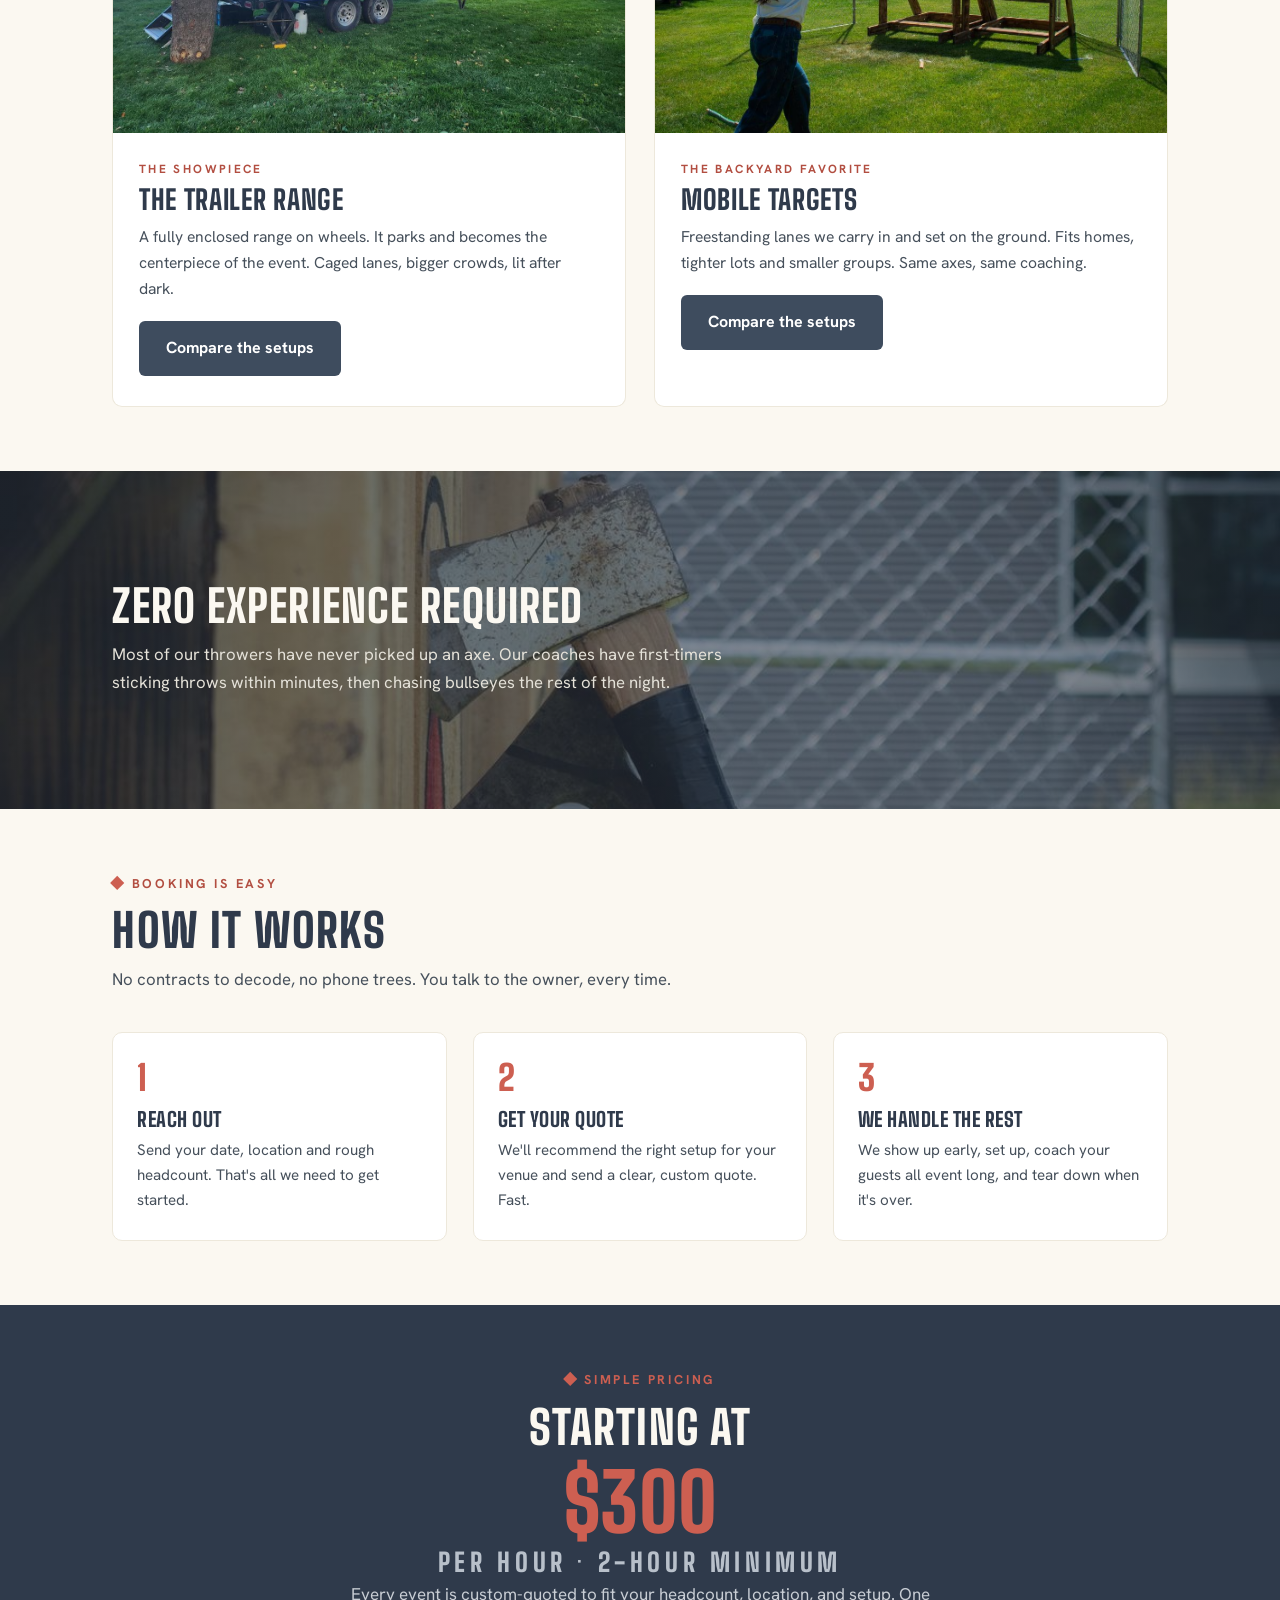
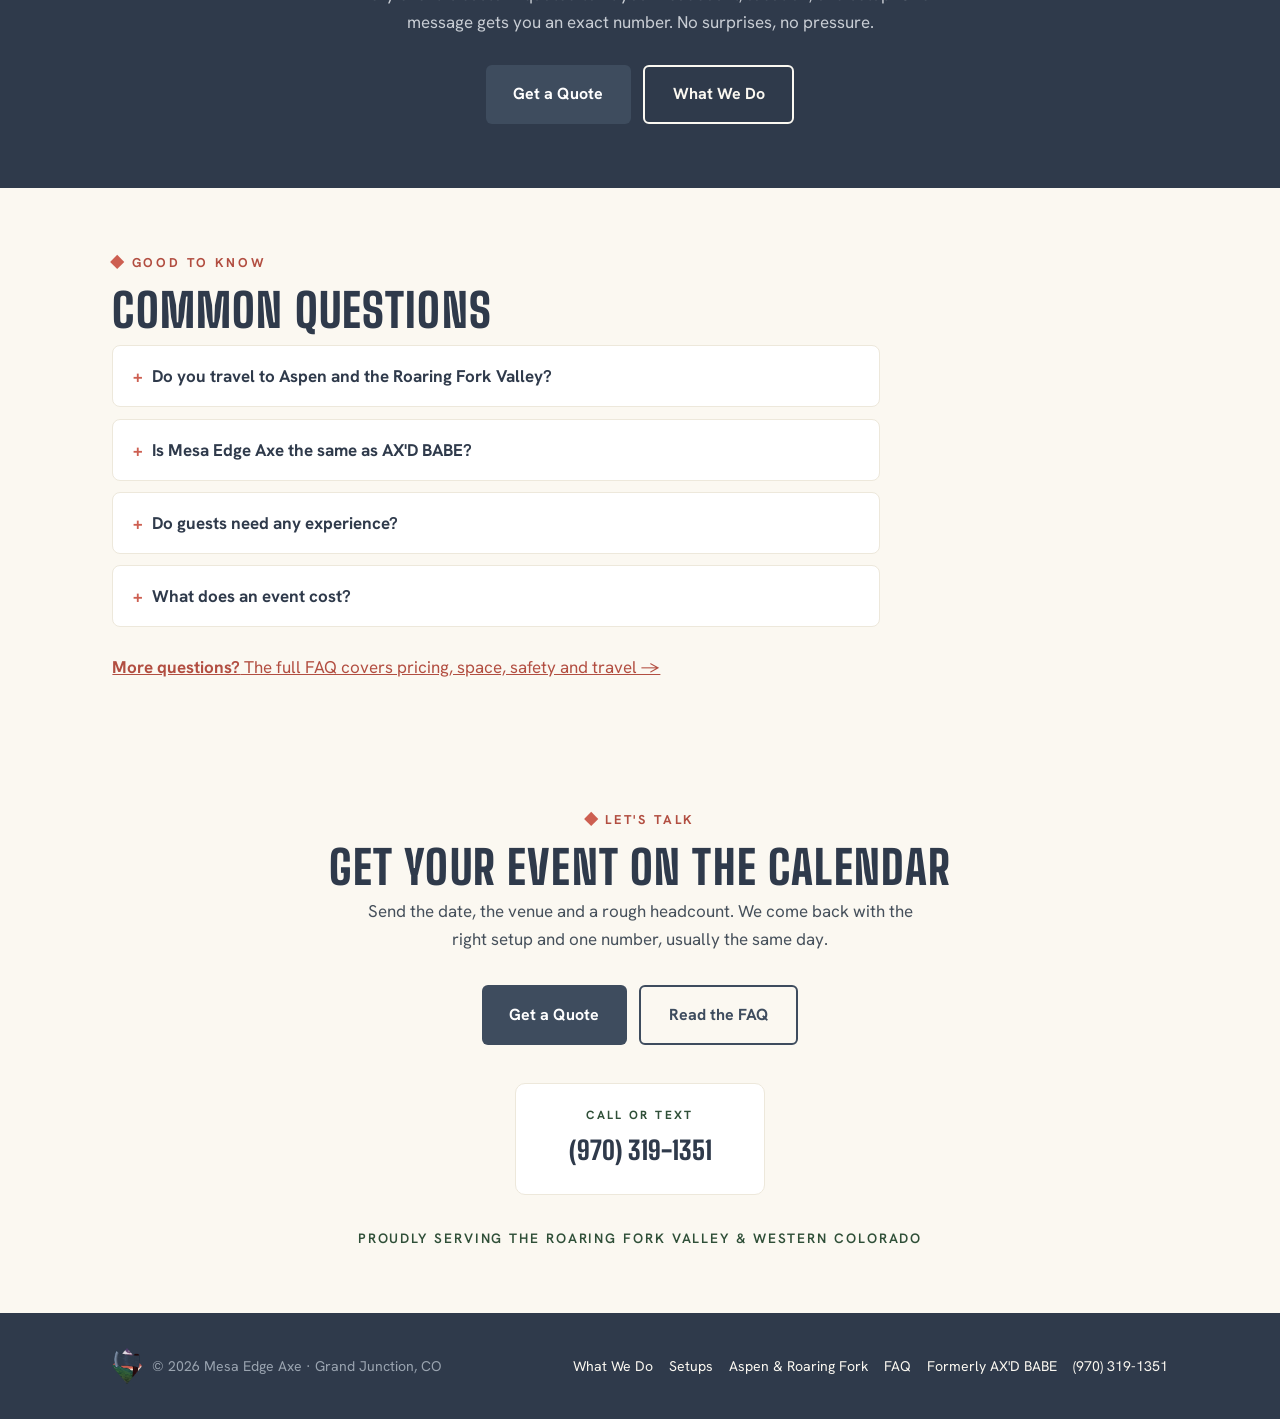
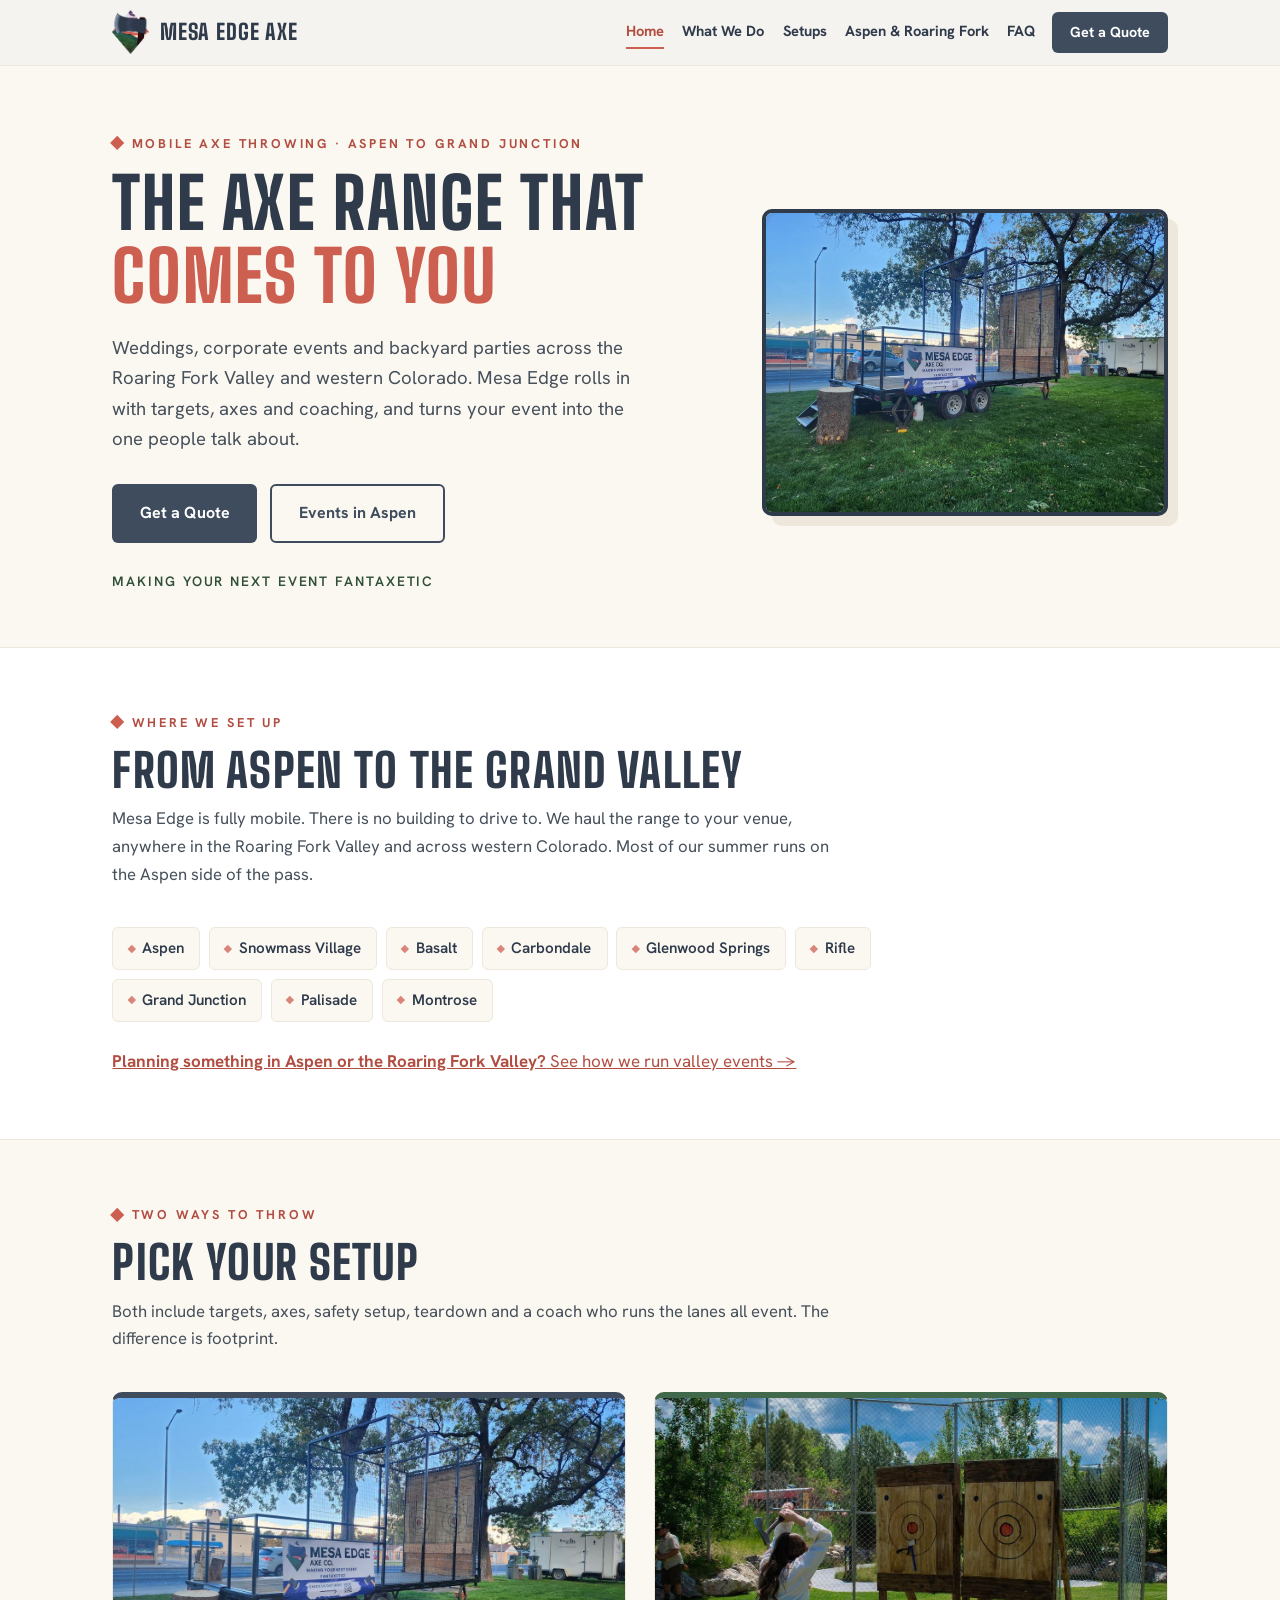
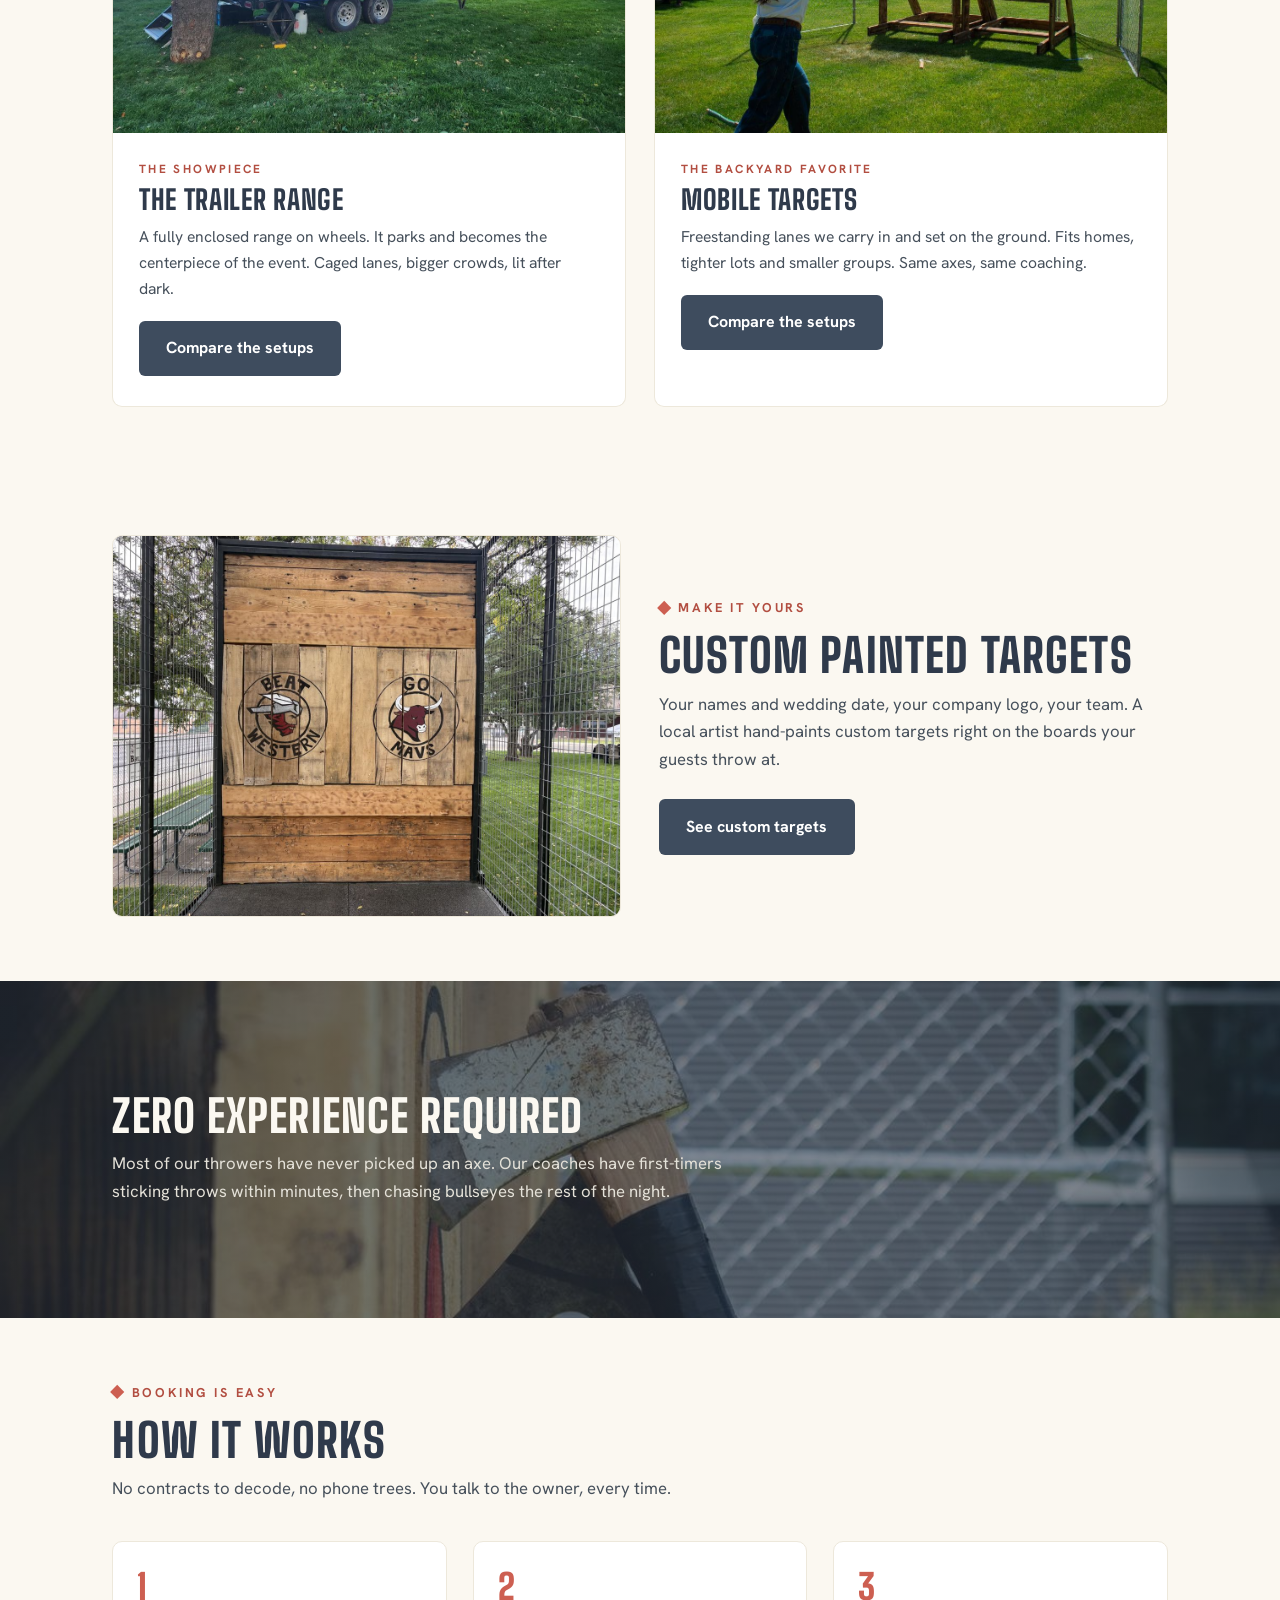
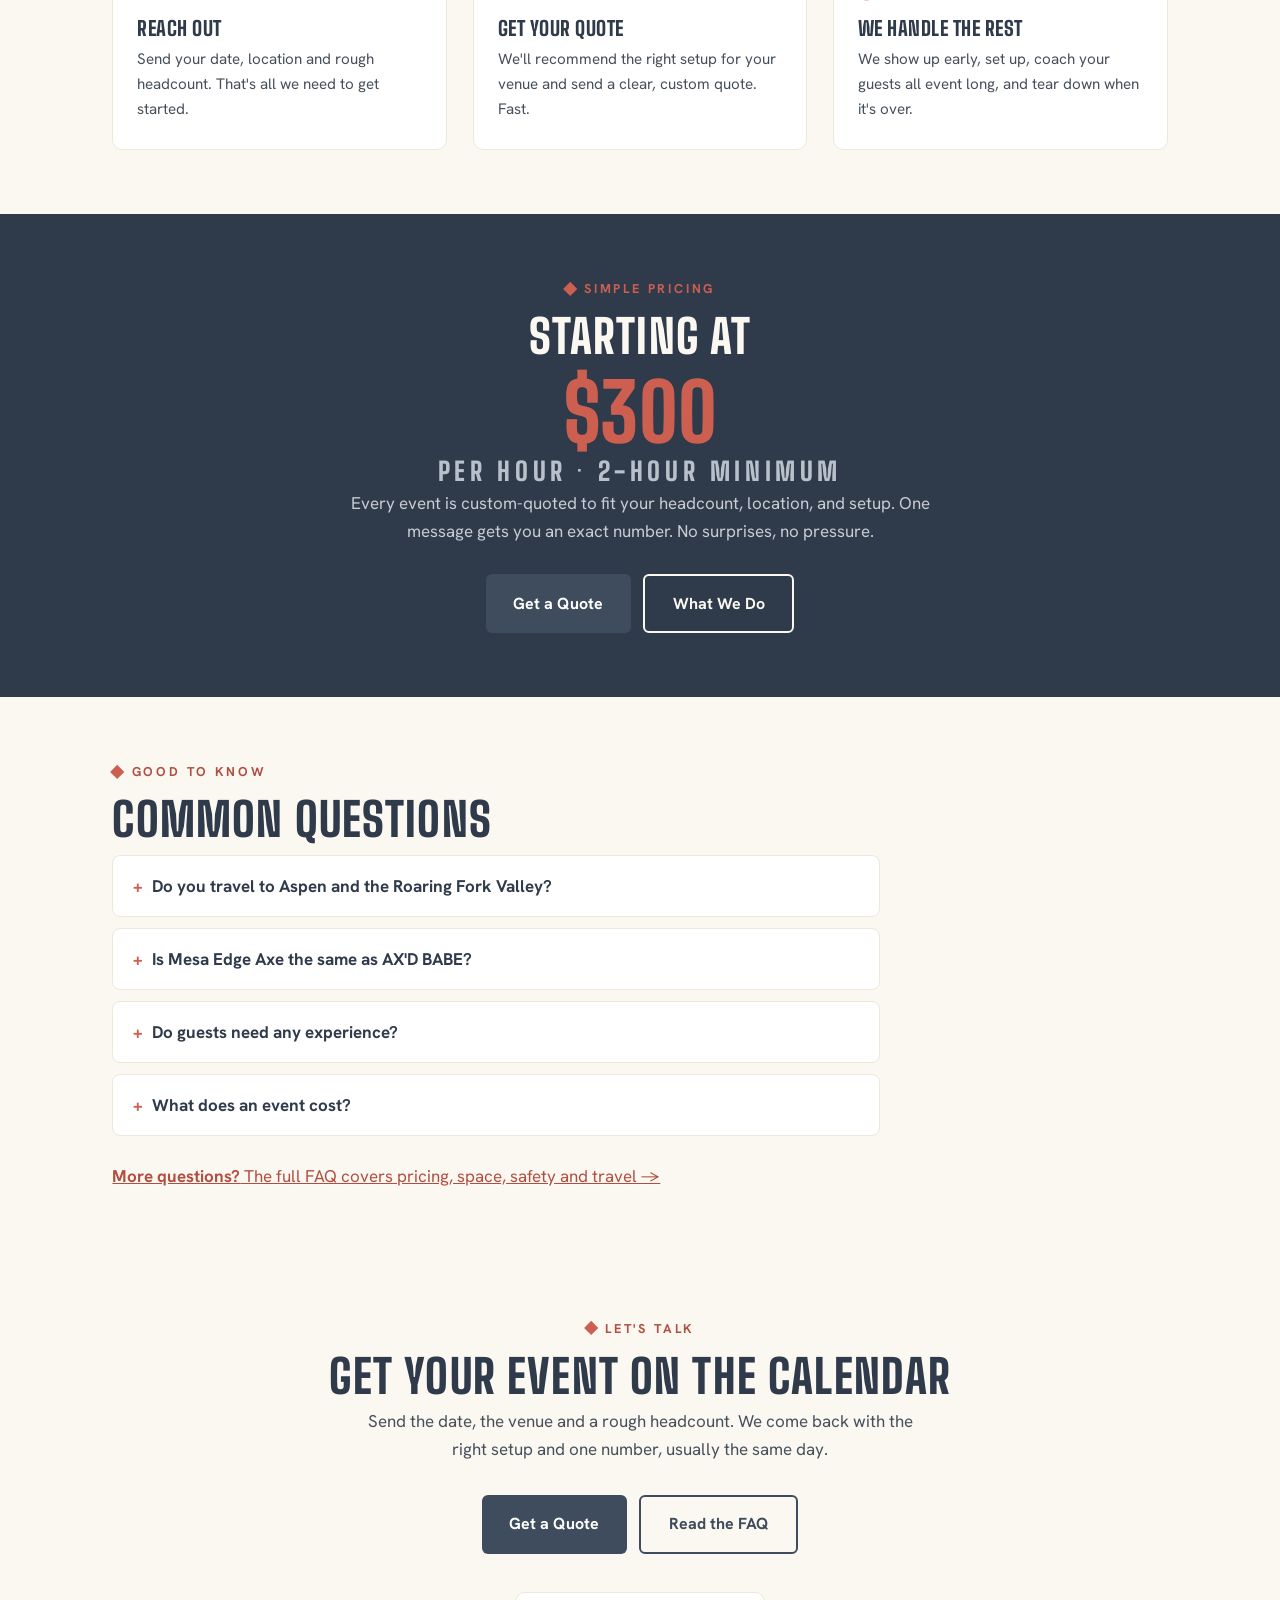
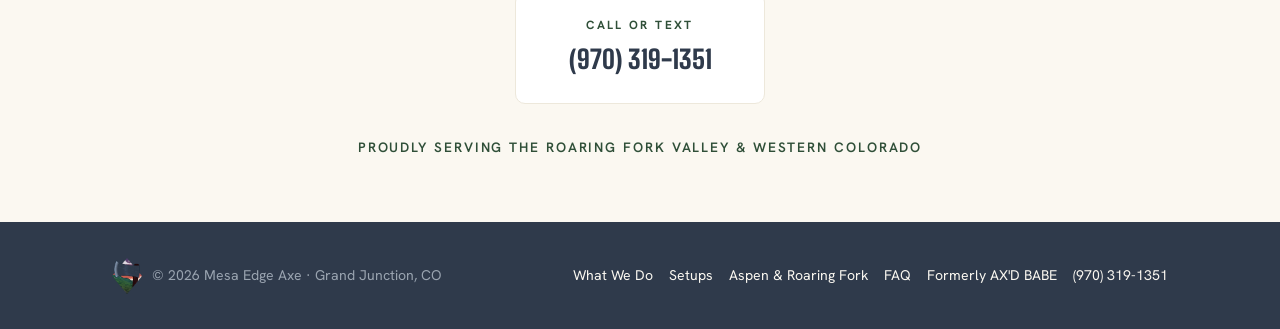
